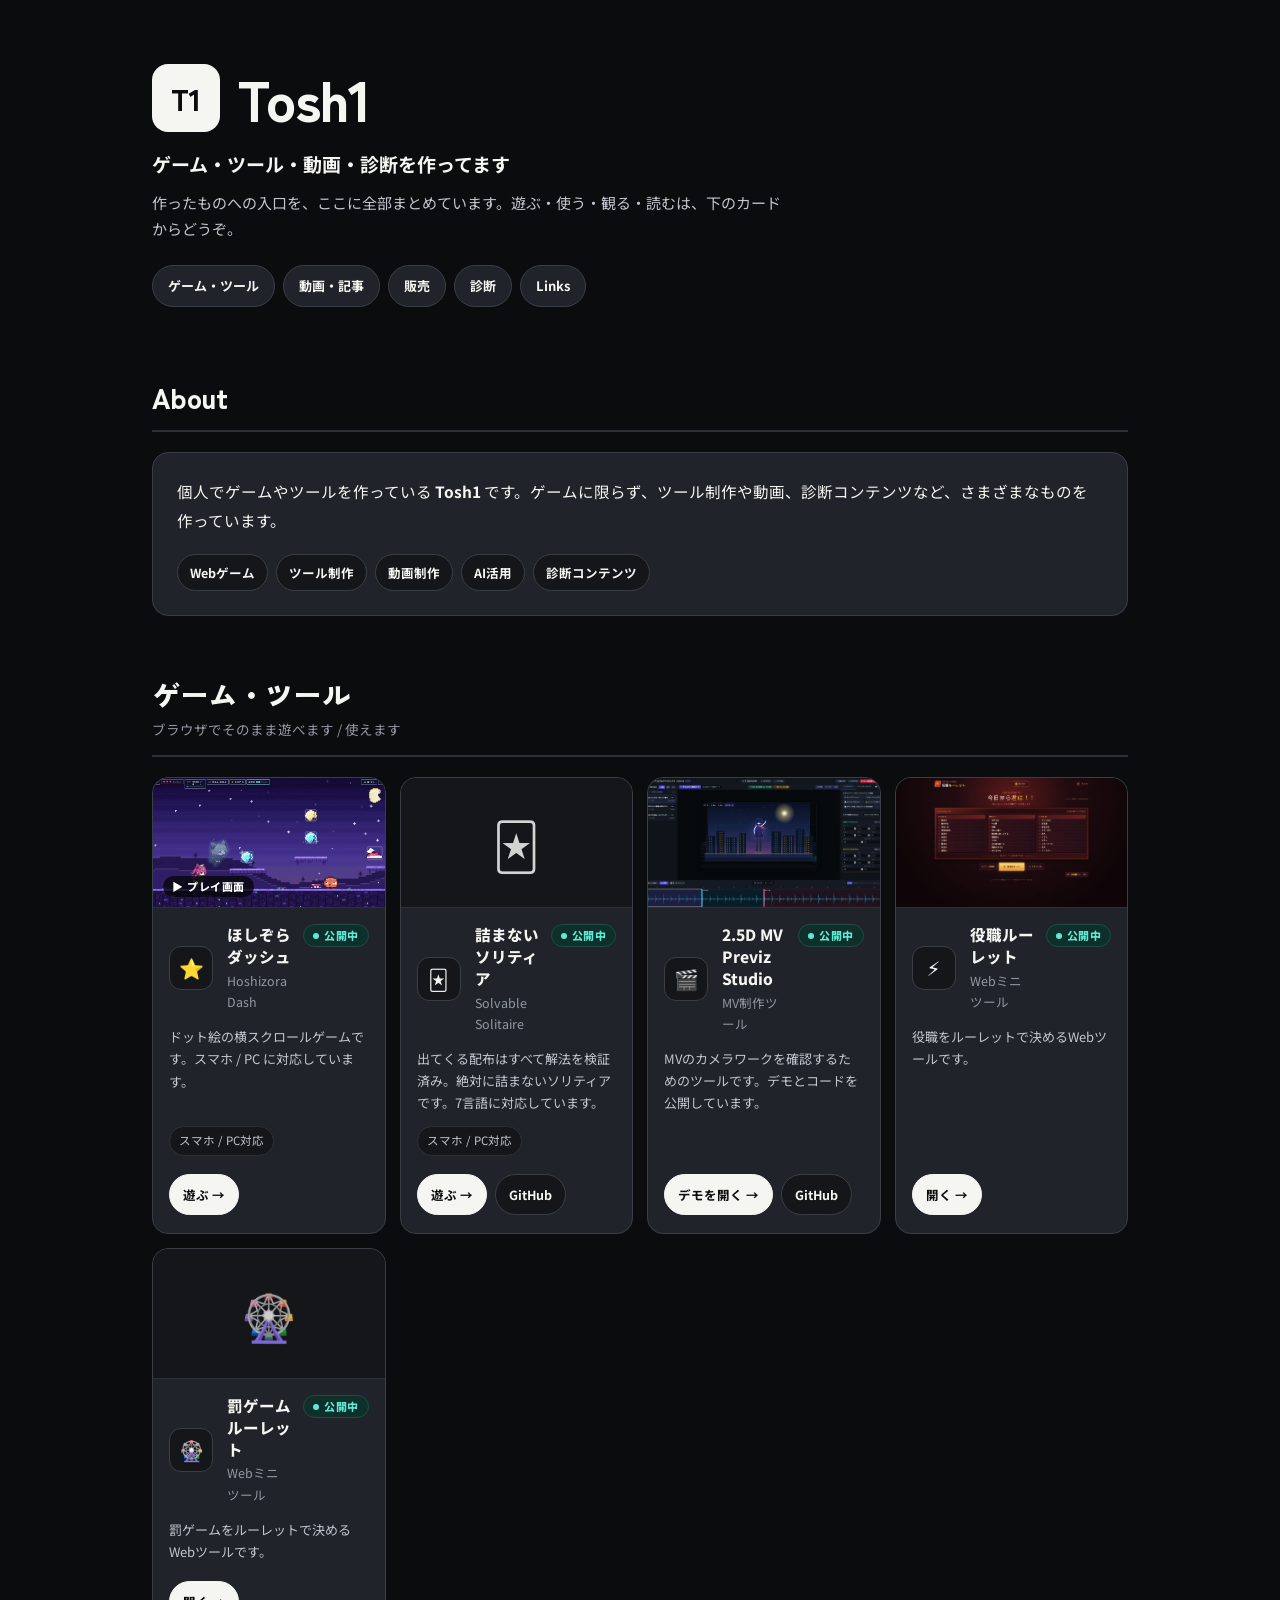
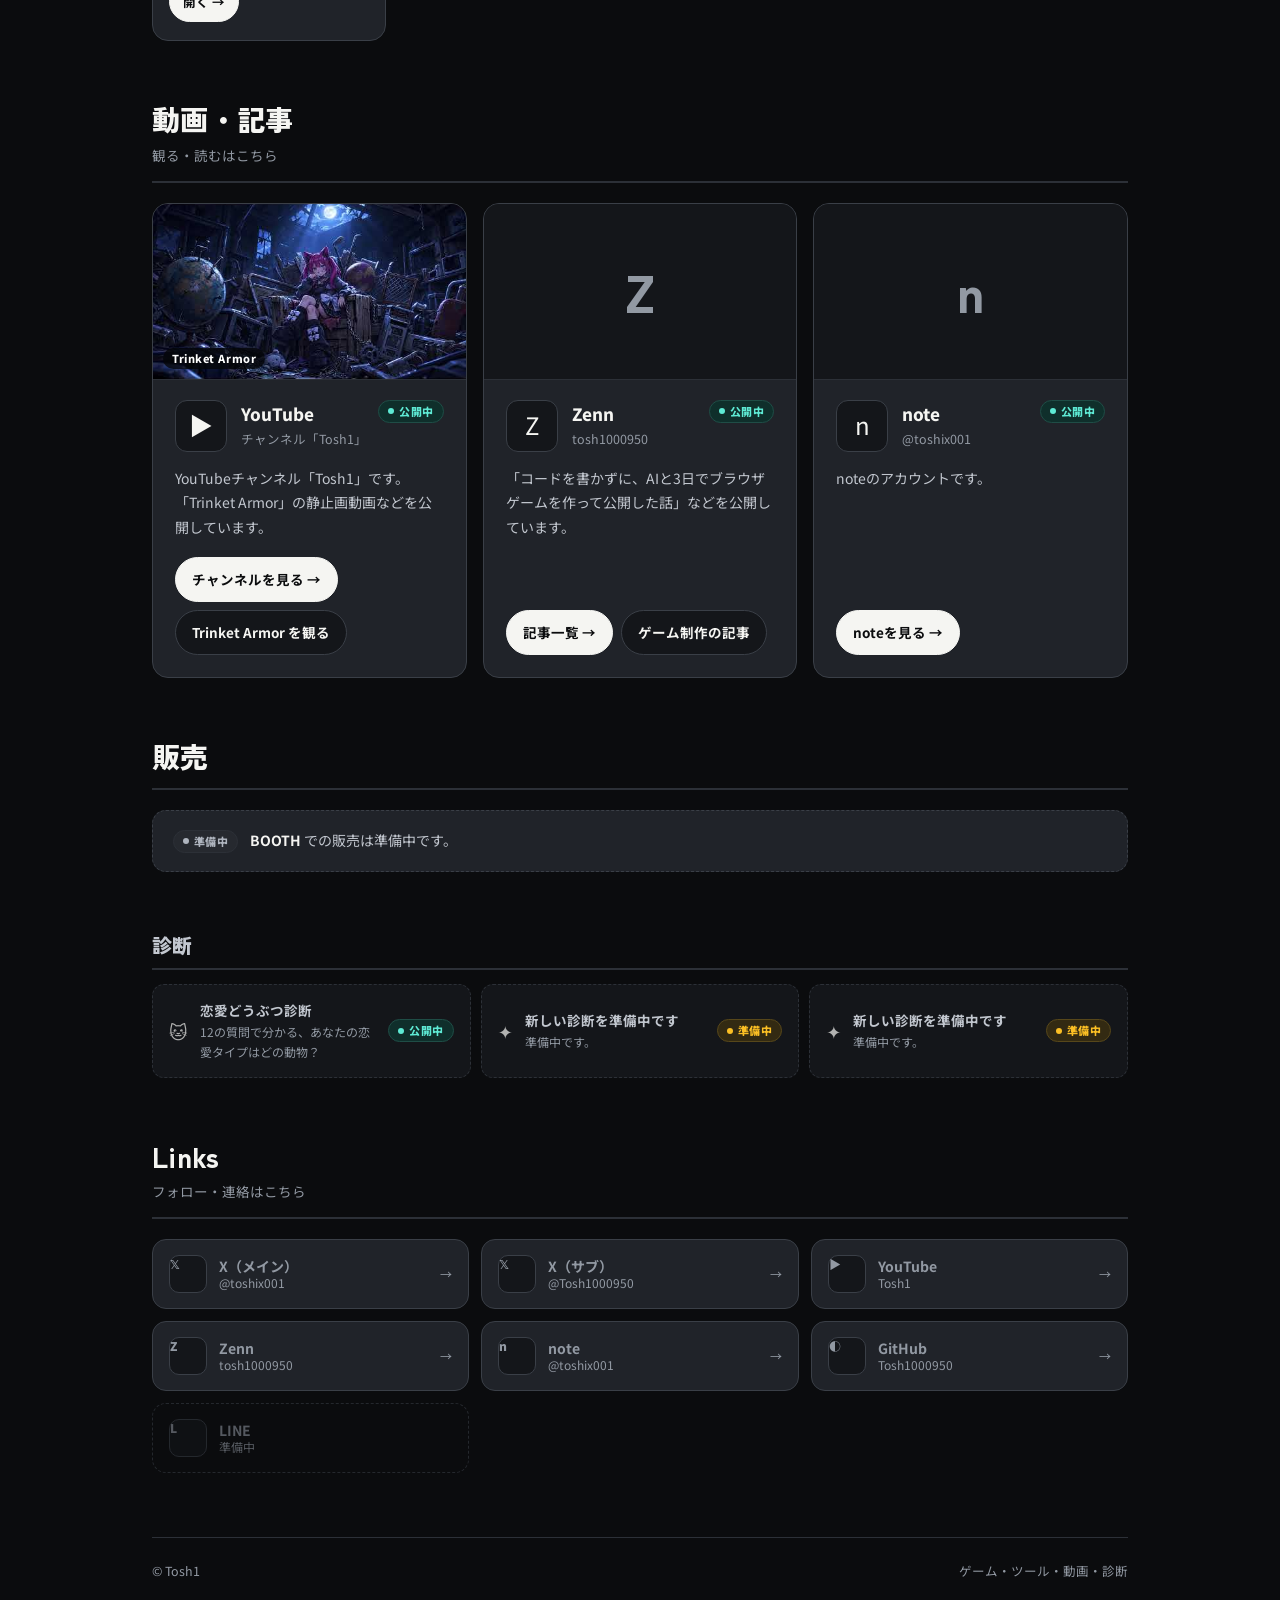
==== index.html @ 4b394cd3 "ゲーム欄に詰まないソリティアを追加" ====
<!doctype html>
<html lang="ja">
<head>
<meta charset="utf-8">
<meta name="viewport" content="width=device-width, initial-scale=1, viewport-fit=cover">
<meta name="color-scheme" content="dark">
<link rel="icon" href="data:,">
<title>Tosh1 — ゲーム・ツール・動画・診断</title>
<link rel="preconnect" href="https://fonts.googleapis.com">
<link rel="preconnect" href="https://fonts.gstatic.com" crossorigin>
<link href="https://fonts.googleapis.com/css2?family=Noto+Sans+JP:wght@400;500;700;900&family=Zen+Kaku+Gothic+New:wght@500;700;900&display=swap" rel="stylesheet">
<style>
  button,[role="button"],select,summary,input:not([type="checkbox"],[type="radio"]){min-height:2rem}
  *{box-sizing:border-box}
  :root{
    color-scheme:dark;
    --bg:#0b0c0e;
    --bg-soft:#14161a;
    --card:#202329;
    --card-hover:#262a31;
    --card-border:#3a3f47;
    --card-border-soft:#2c3037;
    --text:#f5f5f2;
    --muted:#c2c7cf;
    --muted2:#9299a3;
    --accent:#2dd4bf;
    --accent-bg:#0f2f2b;
    --accent-text:#5eead4;
    --amber-bg:#332a12;
    --amber-text:#fbbf24;
    --gray-bg:#26292f;
    --gray-text:#aeb4be;
    --radius:16px;
  }
  html{scroll-behavior:smooth}
  body{margin:0;background:var(--bg);color:var(--text);font-family:"Noto Sans JP",system-ui,-apple-system,"Hiragino Kaku Gothic ProN",sans-serif;line-height:1.7;-webkit-font-smoothing:antialiased}
  a{color:inherit}
  .wrap{max-width:1020px;margin:0 auto;padding:0 22px 72px}

  /* HERO */
  .hero{padding:64px 0 12px}
  .hero-top{display:flex;align-items:center;gap:18px;flex-wrap:wrap}
  .avatar{width:68px;height:68px;border-radius:16px;background:#f5f5f2;color:#0b0c0e;display:grid;place-items:center;font-family:"Zen Kaku Gothic New",sans-serif;font-weight:900;font-size:30px;flex-shrink:0}
  .hero h1{font-family:"Zen Kaku Gothic New",sans-serif;font-size:56px;line-height:1;font-weight:900;letter-spacing:-.02em;margin:0}
  .hero-sub{font-size:19px;font-weight:700;margin:16px 0 0}
  .hero-desc{color:var(--muted);font-size:15px;margin:10px 0 0;max-width:640px}
  .hero-nav{display:flex;flex-wrap:wrap;gap:8px;margin-top:24px}
  .hero-nav a{text-decoration:none;font-size:13px;font-weight:700;padding:9px 15px;border:1px solid var(--card-border);border-radius:999px;background:var(--card);min-height:40px;display:inline-flex;align-items:center}
  .hero-nav a:hover{border-color:var(--accent);color:var(--accent-text)}

  /* SECTIONS */
  section{margin-top:60px}
  .sec-head{margin-bottom:20px;padding-bottom:14px;border-bottom:2px solid var(--card-border-soft)}
  .sec-head h2{font-family:"Zen Kaku Gothic New",sans-serif;font-size:28px;font-weight:900;margin:0;line-height:1.3;letter-spacing:.01em}
  .sec-head p{margin:6px 0 0;color:var(--muted2);font-size:13.5px}
  .sec-head.small{margin-bottom:14px;padding-bottom:10px}
  .sec-head.small h2{font-size:20px;color:var(--muted)}
  @media(max-width:560px){
    .hero{padding-top:40px}
    .hero h1{font-size:44px}
    .hero-sub{font-size:16.5px}
    section{margin-top:48px}
    .sec-head h2{font-size:24px}
  }

  /* ABOUT */
  .about{background:var(--card);border:1px solid var(--card-border);border-radius:var(--radius);padding:24px}
  .about p{margin:0;font-size:15.5px;line-height:1.9}
  .tags{display:flex;flex-wrap:wrap;gap:8px;margin-top:18px}
  .tag{font-size:12.5px;font-weight:700;background:var(--bg-soft);border:1px solid var(--card-border);padding:7px 12px;border-radius:999px}

  /* BADGES */
  .badge{display:inline-flex;align-items:center;gap:5px;font-size:11px;font-weight:800;letter-spacing:.04em;padding:5px 9px;border-radius:999px;line-height:1;white-space:nowrap;flex-shrink:0}
  .badge::before{content:"";width:6px;height:6px;border-radius:50%;background:currentColor}
  .badge-live{background:var(--accent-bg);color:var(--accent-text);border:1px solid #1f4d46}
  .badge-soon{background:var(--gray-bg);color:var(--gray-text);border:1px solid var(--card-border-soft)}
  .badge-prep{background:var(--amber-bg);color:var(--amber-text);border:1px solid #57471a}

  /* GRID CARDS — simple: icon + name + badge + 1-line desc + link */
  /* ゲーム・ツールの列数は --works-cols で変更する。
     6列以上に増やす時は、.wrap の max-width も一緒に広げる（目安: 6列→1440px / 8列→1880px） */
  :root{--works-cols:4}
  .grid{display:grid;grid-template-columns:repeat(var(--works-cols),1fr);gap:14px}
  .grid-3{display:grid;grid-template-columns:repeat(3,1fr);gap:16px}
  @media(max-width:1080px){.grid{grid-template-columns:repeat(3,1fr)}}
  @media(max-width:820px){.grid{grid-template-columns:repeat(2,1fr)}}
  @media(max-width:760px){.grid-3{grid-template-columns:1fr}}
  @media(max-width:520px){.grid{grid-template-columns:1fr}}
  @media(min-width:1081px){
    .grid .card-body{padding:16px 16px 18px}
    .grid .card h3{font-size:15.5px}
    .grid .card-desc{font-size:13px;line-height:1.7}
    .grid .icon{width:44px;height:44px;font-size:20px}
    .grid .btn{padding:9px 13px;font-size:12.5px;min-height:38px}
  }
  .card{background:var(--card);border:1px solid var(--card-border);border-radius:var(--radius);padding:0;overflow:hidden;display:flex;flex-direction:column}
  .card:hover{background:var(--card-hover)}
  .card-body{padding:20px 22px 22px;display:flex;flex-direction:column;flex:1}
  .card-media{aspect-ratio:16/9;background:#0e0f12;border-bottom:1px solid var(--card-border-soft);overflow:hidden;flex-shrink:0;position:relative}
  .card-media img,.card-media video{width:100%;height:100%;object-fit:cover;object-position:center;display:block}
  .card-media--ph{display:grid;place-items:center;background:var(--bg-soft)}
  .card-media--ph .ph-mark{font-family:"Zen Kaku Gothic New",sans-serif;font-weight:900;font-size:52px;line-height:1;color:var(--muted2)}
  .card-media--ph .ph-emoji{font-size:46px;line-height:1;opacity:.85}
  .media-tag{position:absolute;left:10px;bottom:10px;font-size:11px;font-weight:800;letter-spacing:.05em;background:rgba(5,6,8,.78);color:#fff;padding:5px 9px;border-radius:999px;line-height:1}
  .card-head-row{display:flex;align-items:flex-start;justify-content:space-between;gap:12px}
  .card-top{display:flex;gap:14px;align-items:center;min-width:0}
  .icon{width:52px;height:52px;border-radius:12px;display:grid;place-items:center;flex-shrink:0;font-size:24px;background:var(--bg-soft);border:1px solid var(--card-border)}
  .card h3{margin:0;font-size:17px;font-weight:800;line-height:1.4}
  .card .sub{color:var(--muted2);font-size:12.5px;margin-top:2px}
  .card-desc{color:var(--muted);font-size:14px;line-height:1.75;margin:14px 0 0;flex:1}
  .card-meta{display:flex;flex-wrap:wrap;gap:6px;margin-top:12px}
  .meta{font-size:11.5px;color:var(--muted);background:var(--bg-soft);padding:4px 9px;border-radius:999px;border:1px solid var(--card-border-soft)}
  .card-actions{display:flex;flex-wrap:wrap;gap:8px;margin-top:18px}
  .btn{display:inline-flex;align-items:center;gap:6px;text-decoration:none;font-weight:700;font-size:13.5px;padding:10px 16px;border-radius:999px;min-height:42px;border:1px solid var(--card-border);background:var(--bg-soft)}
  .btn-primary{background:#f5f5f2;color:#0b0c0e;border-color:#f5f5f2}
  .btn-primary:hover{opacity:.88}
  .btn-ghost:hover{border-color:#f5f5f2}

  /* SHOP */
  .shop-bar{display:flex;align-items:center;gap:12px;flex-wrap:wrap;background:var(--card);border:1px dashed var(--card-border);border-radius:14px;padding:18px 20px;color:var(--muted);font-size:14px}
  .shop-bar strong{color:var(--text)}

  /* DIAGNOSIS — small, quiet section near the bottom */
  .diag-grid{display:grid;grid-template-columns:repeat(3,1fr);gap:10px}
  @media(max-width:720px){.diag-grid{grid-template-columns:1fr}}
  .diag-card{background:var(--bg-soft);border:1px dashed var(--card-border-soft);border-radius:12px;padding:14px 16px;display:flex;align-items:center;gap:12px}
  .diag-card .diag-icon{font-size:18px;flex-shrink:0;opacity:.7}
  .diag-card h3{margin:0;font-size:13.5px;font-weight:700;color:var(--muted)}
  .diag-card p{margin:0;color:var(--muted2);font-size:12px}
  .diag-text{min-width:0;flex:1}

  /* LINKS */
  .links-grid{display:grid;grid-template-columns:repeat(3,1fr);gap:12px}
  @media(max-width:760px){.links-grid{grid-template-columns:repeat(2,1fr)}}
  .link-item{display:flex;align-items:center;gap:12px;text-decoration:none;background:var(--card);border:1px solid var(--card-border);border-radius:14px;padding:15px 16px;min-height:58px}
  .link-item:hover{border-color:#f5f5f2}
  .link-item.disabled{opacity:.55;pointer-events:none;background:transparent;border-style:dashed}
  .link-mark{width:38px;height:38px;border-radius:10px;display:grid;place-items:center;font-weight:900;font-size:13px;flex-shrink:0;background:var(--bg-soft);border:1px solid var(--card-border)}
  .link-item b{font-size:14px;display:block;line-height:1.35}
  .link-item span{font-size:12px;color:var(--muted2);display:block;line-height:1.35}
  .link-item .link-text span{color:var(--muted2)}
  .link-arrow{margin-left:auto;color:var(--muted2);font-size:16px}

  footer{margin-top:64px;padding-top:22px;border-top:1px solid var(--card-border-soft);display:flex;justify-content:space-between;flex-wrap:wrap;gap:8px;color:var(--muted2);font-size:12.5px}
</style>
</head>
<body>
<div class="wrap">

  <!-- HERO -->
  <header class="hero">
    <div class="hero-top">
      <div class="avatar" aria-hidden="true">T1</div>
      <h1>Tosh1</h1>
    </div>
    <p class="hero-sub">ゲーム・ツール・動画・診断を作ってます</p>
    <p class="hero-desc">作ったものへの入口を、ここに全部まとめています。遊ぶ・使う・観る・読むは、下のカードからどうぞ。</p>
    <nav class="hero-nav" aria-label="ページ内リンク">
      <a href="#works">ゲーム・ツール</a>
      <a href="#media">動画・記事</a>
      <a href="#shop">販売</a>
      <a href="#shindan">診断</a>
      <a href="#links">Links</a>
    </nav>
  </header>

  <!-- ABOUT -->
  <section aria-labelledby="about-h">
    <div class="sec-head"><h2 id="about-h">About</h2></div>
    <div class="about">
      <p>個人でゲームやツールを作っている <strong>Tosh1</strong> です。ゲームに限らず、ツール制作や動画、診断コンテンツなど、さまざまなものを作っています。</p>
      <div class="tags">
        <span class="tag">Webゲーム</span>
        <span class="tag">ツール制作</span>
        <span class="tag">動画制作</span>
        <span class="tag">AI活用</span>
        <span class="tag">診断コンテンツ</span>
      </div>
    </div>
  </section>

  <!-- WORKS -->
  <section id="works" aria-labelledby="works-h">
    <div class="sec-head">
      <h2 id="works-h">ゲーム・ツール</h2>
      <p>ブラウザでそのまま遊べます / 使えます</p>
    </div>
    <div class="grid">
      <article class="card">
        <div class="card-media">
          <video muted loop playsinline autoplay preload="auto" poster="assets/hoshizora_poster.jpg" src="assets/hoshizora_loop.mp4" aria-label="ほしぞらダッシュのゲーム画面のループ動画"></video>
          <span class="media-tag">▶ プレイ画面</span>
        </div>
        <div class="card-body">
          <div class="card-head-row">
            <div class="card-top">
              <div class="icon" aria-hidden="true">⭐</div>
              <div>
                <h3>ほしぞらダッシュ</h3>
                <div class="sub">Hoshizora Dash</div>
              </div>
            </div>
            <span class="badge badge-live">公開中</span>
          </div>
          <p class="card-desc">ドット絵の横スクロールゲームです。スマホ / PC に対応しています。</p>
          <div class="card-meta"><span class="meta">スマホ / PC対応</span></div>
          <div class="card-actions">
            <a class="btn btn-primary" href="https://tosh1000950.github.io/hoshizora-dash/" target="_blank" rel="noopener">遊ぶ →</a>
          </div>
        </div>
      </article>

      <article class="card">
        <div class="card-media card-media--ph" aria-hidden="true">
          <span class="ph-emoji">🃏</span>
        </div>
        <div class="card-body">
          <div class="card-head-row">
            <div class="card-top">
              <div class="icon" aria-hidden="true">🃏</div>
              <div>
                <h3>詰まないソリティア</h3>
                <div class="sub">Solvable Solitaire</div>
              </div>
            </div>
            <span class="badge badge-live">公開中</span>
          </div>
          <p class="card-desc">出てくる配布はすべて解法を検証済み。絶対に詰まないソリティアです。7言語に対応しています。</p>
          <div class="card-meta"><span class="meta">スマホ / PC対応</span></div>
          <div class="card-actions">
            <a class="btn btn-primary" href="https://tosh1000950.github.io/solvable-solitaire/" target="_blank" rel="noopener">遊ぶ →</a>
            <a class="btn btn-ghost" href="https://github.com/Tosh1000950/solvable-solitaire" target="_blank" rel="noopener">GitHub</a>
          </div>
        </div>
      </article>

      <article class="card">
        <div class="card-media">
          <img src="assets/previz_screen.jpg" alt="2.5D MV Previz Studio の編集画面。3Dカメラと波形タイムラインが並んでいる" loading="lazy" width="1100" height="572">
        </div>
        <div class="card-body">
          <div class="card-head-row">
            <div class="card-top">
              <div class="icon" aria-hidden="true">🎬</div>
              <div>
                <h3>2.5D MV Previz Studio</h3>
                <div class="sub">MV制作ツール</div>
              </div>
            </div>
            <span class="badge badge-live">公開中</span>
          </div>
          <p class="card-desc">MVのカメラワークを確認するためのツールです。デモとコードを公開しています。</p>
          <div class="card-actions">
            <a class="btn btn-primary" href="https://tosh1000950.github.io/mv-previz-studio/" target="_blank" rel="noopener">デモを開く →</a>
            <a class="btn btn-ghost" href="https://github.com/Tosh1000950/mv-previz-studio" target="_blank" rel="noopener">GitHub</a>
          </div>
        </div>
      </article>

      <article class="card">
        <div class="card-media">
          <img src="assets/yakushoku_screen.jpg" alt="役職ルーレットの画面。3列の役職ワード一覧と抽選スタートボタン" loading="lazy" width="1100" height="572">
        </div>
        <div class="card-body">
          <div class="card-head-row">
            <div class="card-top">
              <div class="icon" aria-hidden="true">⚡</div>
              <div>
                <h3>役職ルーレット</h3>
                <div class="sub">Webミニツール</div>
              </div>
            </div>
            <span class="badge badge-live">公開中</span>
          </div>
          <p class="card-desc">役職をルーレットで決めるWebツールです。</p>
          <div class="card-actions">
            <a class="btn btn-primary" href="https://yakusyoku-gacha.vercel.app" target="_blank" rel="noopener">開く →</a>
          </div>
        </div>
      </article>

      <article class="card">
        <div class="card-media card-media--ph" aria-hidden="true">
          <span class="ph-emoji">🎡</span>
        </div>
        <div class="card-body">
          <div class="card-head-row">
            <div class="card-top">
              <div class="icon" aria-hidden="true">🎡</div>
              <div>
                <h3>罰ゲームルーレット</h3>
                <div class="sub">Webミニツール</div>
              </div>
            </div>
            <span class="badge badge-live">公開中</span>
          </div>
          <p class="card-desc">罰ゲームをルーレットで決めるWebツールです。</p>
          <div class="card-actions">
            <a class="btn btn-primary" href="https://batsu-game-tool.vercel.app" target="_blank" rel="noopener">開く →</a>
          </div>
        </div>
      </article>
    </div>
  </section>

  <!-- MEDIA -->
  <section id="media" aria-labelledby="media-h">
    <div class="sec-head">
      <h2 id="media-h">動画・記事</h2>
      <p>観る・読むはこちら</p>
    </div>
    <div class="grid-3">
      <article class="card">
        <div class="card-media">
          <img src="assets/trinket_armor_thumb.jpg" alt="YouTube動画「Trinket Armor」のサムネイル。月明かりの部屋で椅子に座るキャラクターのイラスト" loading="lazy" width="480" height="360">
          <span class="media-tag">Trinket Armor</span>
        </div>
        <div class="card-body">
          <div class="card-head-row">
            <div class="card-top">
              <div class="icon" aria-hidden="true">▶</div>
              <div>
                <h3>YouTube</h3>
                <div class="sub">チャンネル「Tosh1」</div>
              </div>
            </div>
            <span class="badge badge-live">公開中</span>
          </div>
          <p class="card-desc">YouTubeチャンネル「Tosh1」です。「Trinket Armor」の静止画動画などを公開しています。</p>
          <div class="card-actions">
            <a class="btn btn-primary" href="https://www.youtube.com/@Tosh1Official" target="_blank" rel="noopener">チャンネルを見る →</a>
            <a class="btn btn-ghost" href="https://www.youtube.com/watch?v=w-KaLKJKGX8" target="_blank" rel="noopener">Trinket Armor を観る</a>
          </div>
        </div>
      </article>

      <article class="card">
        <div class="card-media card-media--ph" aria-hidden="true">
          <span class="ph-mark">Z</span>
        </div>
        <div class="card-body">
          <div class="card-head-row">
            <div class="card-top">
              <div class="icon" aria-hidden="true">Z</div>
              <div>
                <h3>Zenn</h3>
                <div class="sub">tosh1000950</div>
              </div>
            </div>
            <span class="badge badge-live">公開中</span>
          </div>
          <p class="card-desc">「コードを書かずに、AIと3日でブラウザゲームを作って公開した話」などを公開しています。</p>
          <div class="card-actions">
            <a class="btn btn-primary" href="https://zenn.dev/tosh1000950" target="_blank" rel="noopener">記事一覧 →</a>
            <a class="btn btn-ghost" href="https://zenn.dev/tosh1000950/articles/4cdef577c46451" target="_blank" rel="noopener">ゲーム制作の記事</a>
          </div>
        </div>
      </article>

      <article class="card">
        <div class="card-media card-media--ph" aria-hidden="true">
          <span class="ph-mark">n</span>
        </div>
        <div class="card-body">
          <div class="card-head-row">
            <div class="card-top">
              <div class="icon" aria-hidden="true">n</div>
              <div>
                <h3>note</h3>
                <div class="sub">@toshix001</div>
              </div>
            </div>
            <span class="badge badge-live">公開中</span>
          </div>
          <p class="card-desc">noteのアカウントです。</p>
          <div class="card-actions">
            <a class="btn btn-primary" href="https://note.com/toshix001" target="_blank" rel="noopener">noteを見る →</a>
          </div>
        </div>
      </article>
    </div>
  </section>

  <!-- SHOP -->
  <section id="shop" aria-labelledby="shop-h">
    <div class="sec-head"><h2 id="shop-h">販売</h2></div>
    <div class="shop-bar">
      <span class="badge badge-soon">準備中</span>
      <span><strong>BOOTH</strong> での販売は準備中です。</span>
    </div>
  </section>

  <!-- DIAGNOSIS — small, quiet -->
  <section id="shindan" aria-labelledby="shindan-h">
    <div class="sec-head small"><h2 id="shindan-h">診断</h2></div>
    <div class="diag-grid">
      <a class="diag-card" href="shindan/animal-love/" style="text-decoration:none;">
        <span class="diag-icon" aria-hidden="true">🐱</span>
        <div class="diag-text">
          <h3>恋愛どうぶつ診断</h3>
          <p>12の質問で分かる、あなたの恋愛タイプはどの動物？</p>
        </div>
        <span class="badge badge-live">公開中</span>
      </a>
      <article class="diag-card">
        <span class="diag-icon" aria-hidden="true">✦</span>
        <div class="diag-text">
          <h3>新しい診断を準備中です</h3>
          <p>準備中です。</p>
        </div>
        <span class="badge badge-prep">準備中</span>
      </article>
      <article class="diag-card">
        <span class="diag-icon" aria-hidden="true">✦</span>
        <div class="diag-text">
          <h3>新しい診断を準備中です</h3>
          <p>準備中です。</p>
        </div>
        <span class="badge badge-prep">準備中</span>
      </article>
    </div>
  </section>

  <!-- LINKS -->
  <section id="links" aria-labelledby="links-h">
    <div class="sec-head">
      <h2 id="links-h">Links</h2>
      <p>フォロー・連絡はこちら</p>
    </div>
    <div class="links-grid">
      <a class="link-item" href="https://x.com/toshix001" target="_blank" rel="noopener">
        <span class="link-mark">𝕏</span>
        <span class="link-text"><b>X（メイン）</b><span>@toshix001</span></span>
        <span class="link-arrow">→</span>
      </a>
      <a class="link-item" href="https://x.com/Tosh1000950" target="_blank" rel="noopener">
        <span class="link-mark">𝕏</span>
        <span class="link-text"><b>X（サブ）</b><span>@Tosh1000950</span></span>
        <span class="link-arrow">→</span>
      </a>
      <a class="link-item" href="https://www.youtube.com/@Tosh1Official" target="_blank" rel="noopener">
        <span class="link-mark">▶</span>
        <span class="link-text"><b>YouTube</b><span>Tosh1</span></span>
        <span class="link-arrow">→</span>
      </a>
      <a class="link-item" href="https://zenn.dev/tosh1000950" target="_blank" rel="noopener">
        <span class="link-mark">Z</span>
        <span class="link-text"><b>Zenn</b><span>tosh1000950</span></span>
        <span class="link-arrow">→</span>
      </a>
      <a class="link-item" href="https://note.com/toshix001" target="_blank" rel="noopener">
        <span class="link-mark">n</span>
        <span class="link-text"><b>note</b><span>@toshix001</span></span>
        <span class="link-arrow">→</span>
      </a>
      <a class="link-item" href="https://github.com/Tosh1000950" target="_blank" rel="noopener">
        <span class="link-mark">◐</span>
        <span class="link-text"><b>GitHub</b><span>Tosh1000950</span></span>
        <span class="link-arrow">→</span>
      </a>
      <div class="link-item disabled" aria-disabled="true">
        <span class="link-mark">L</span>
        <span class="link-text"><b>LINE</b><span>準備中</span></span>
      </div>
    </div>
  </section>

  <footer>
    <span>© Tosh1</span>
    <span>ゲーム・ツール・動画・診断</span>
  </footer>

</div>
<script>
(function(){
  var video=document.querySelector(".js-lazy-video");
  if(!video) return;
  var reduce=window.matchMedia && window.matchMedia("(prefers-reduced-motion: reduce)").matches;
  if(reduce){ video.removeAttribute("autoplay"); return; }
  function load(){
    if(video.getAttribute("src")) return;
    var src=video.getAttribute("data-src");
    if(src){ video.setAttribute("src",src); video.load(); var p=video.play(); if(p&&p.catch){p.catch(function(){});} }
  }
  if("IntersectionObserver" in window){
    var io=new IntersectionObserver(function(entries){
      entries.forEach(function(e){ if(e.isIntersecting){ load(); io.disconnect(); } });
    },{rootMargin:"240px"});
    io.observe(video);
  }else{
    load();
  }
})();
</script>
</body>
</html>
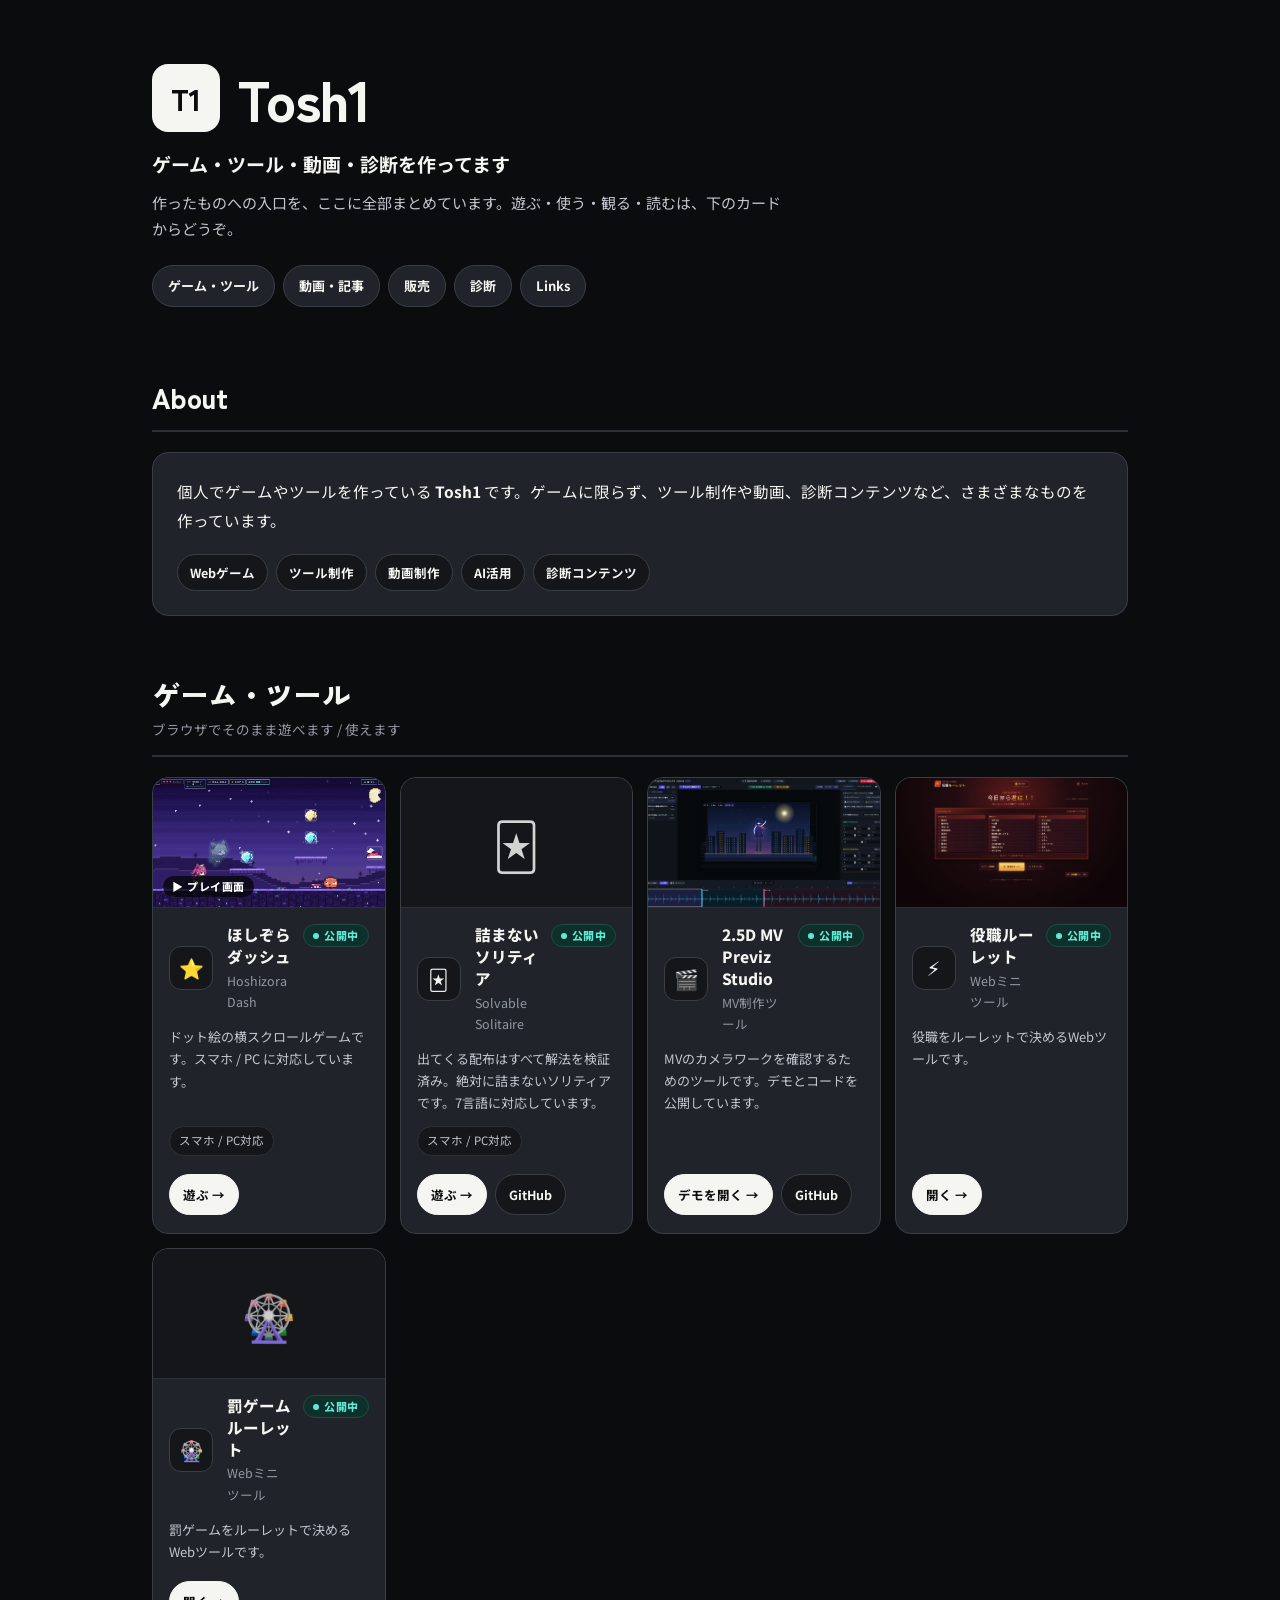
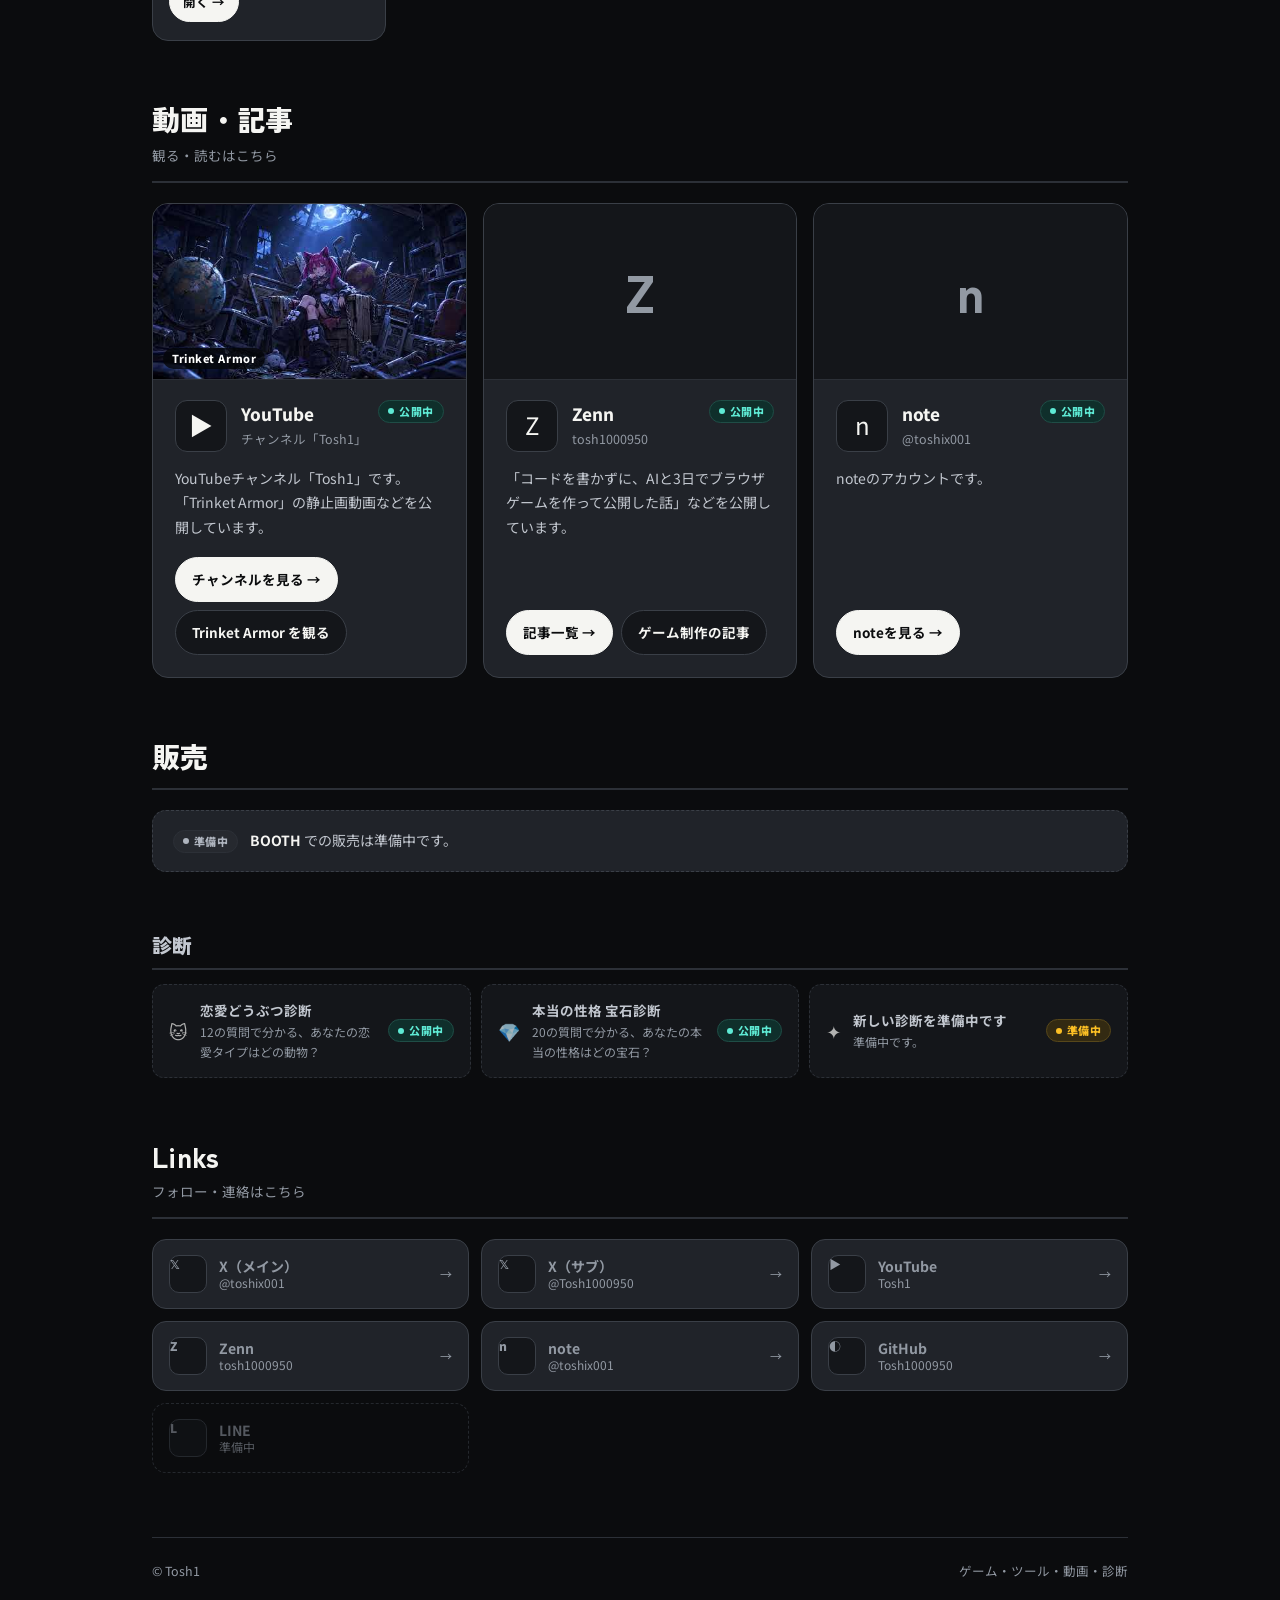
==== commit b9e42092: "宝石診断を公開" ====
--- a/index.html
+++ b/index.html
@@ -402,14 +402,14 @@
         </div>
         <span class="badge badge-live">公開中</span>
       </a>
-      <article class="diag-card">
-        <span class="diag-icon" aria-hidden="true">✦</span>
+      <a class="diag-card" href="shindan/gem-personality/" style="text-decoration:none;">
+        <span class="diag-icon" aria-hidden="true">💎</span>
         <div class="diag-text">
-          <h3>新しい診断を準備中です</h3>
-          <p>準備中です。</p>
-        </div>
-        <span class="badge badge-prep">準備中</span>
-      </article>
+          <h3>本当の性格 宝石診断</h3>
+          <p>20の質問で分かる、あなたの本当の性格はどの宝石？</p>
+        </div>
+        <span class="badge badge-live">公開中</span>
+      </a>
       <article class="diag-card">
         <span class="diag-icon" aria-hidden="true">✦</span>
         <div class="diag-text">
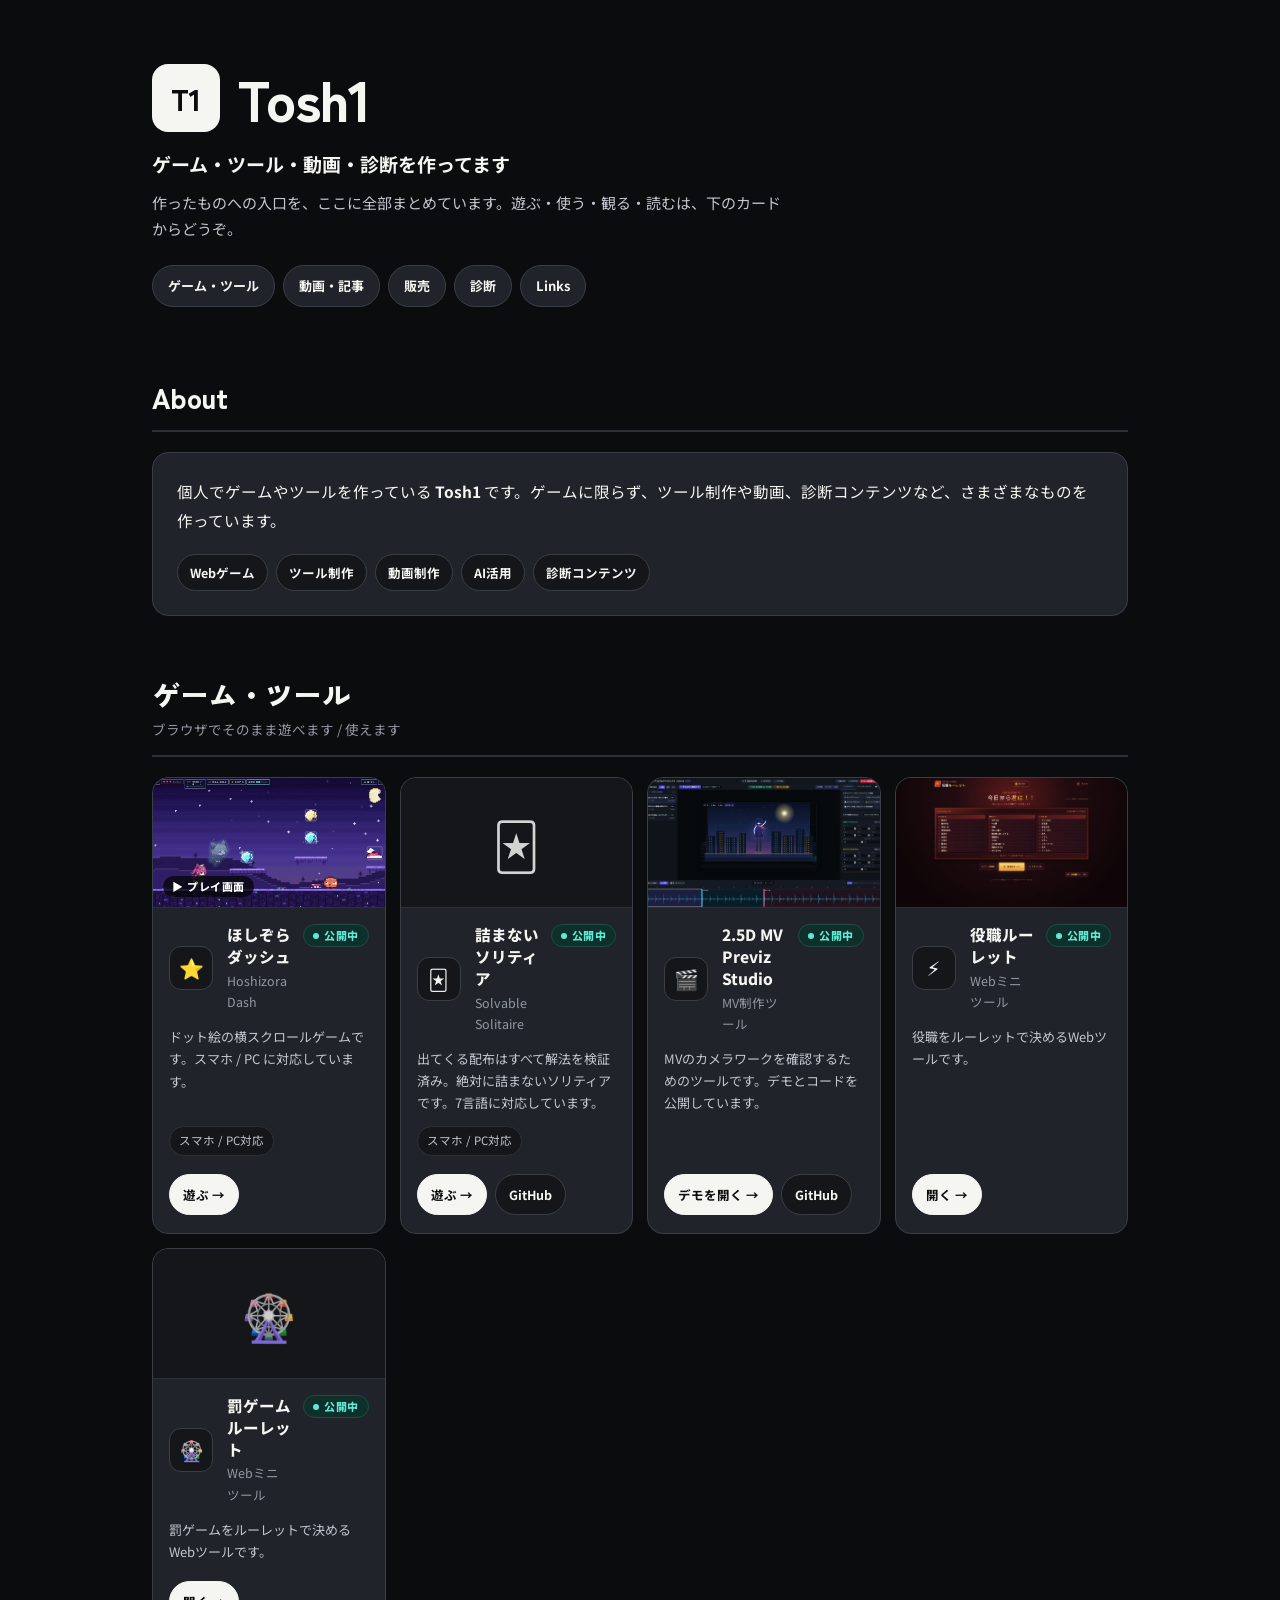
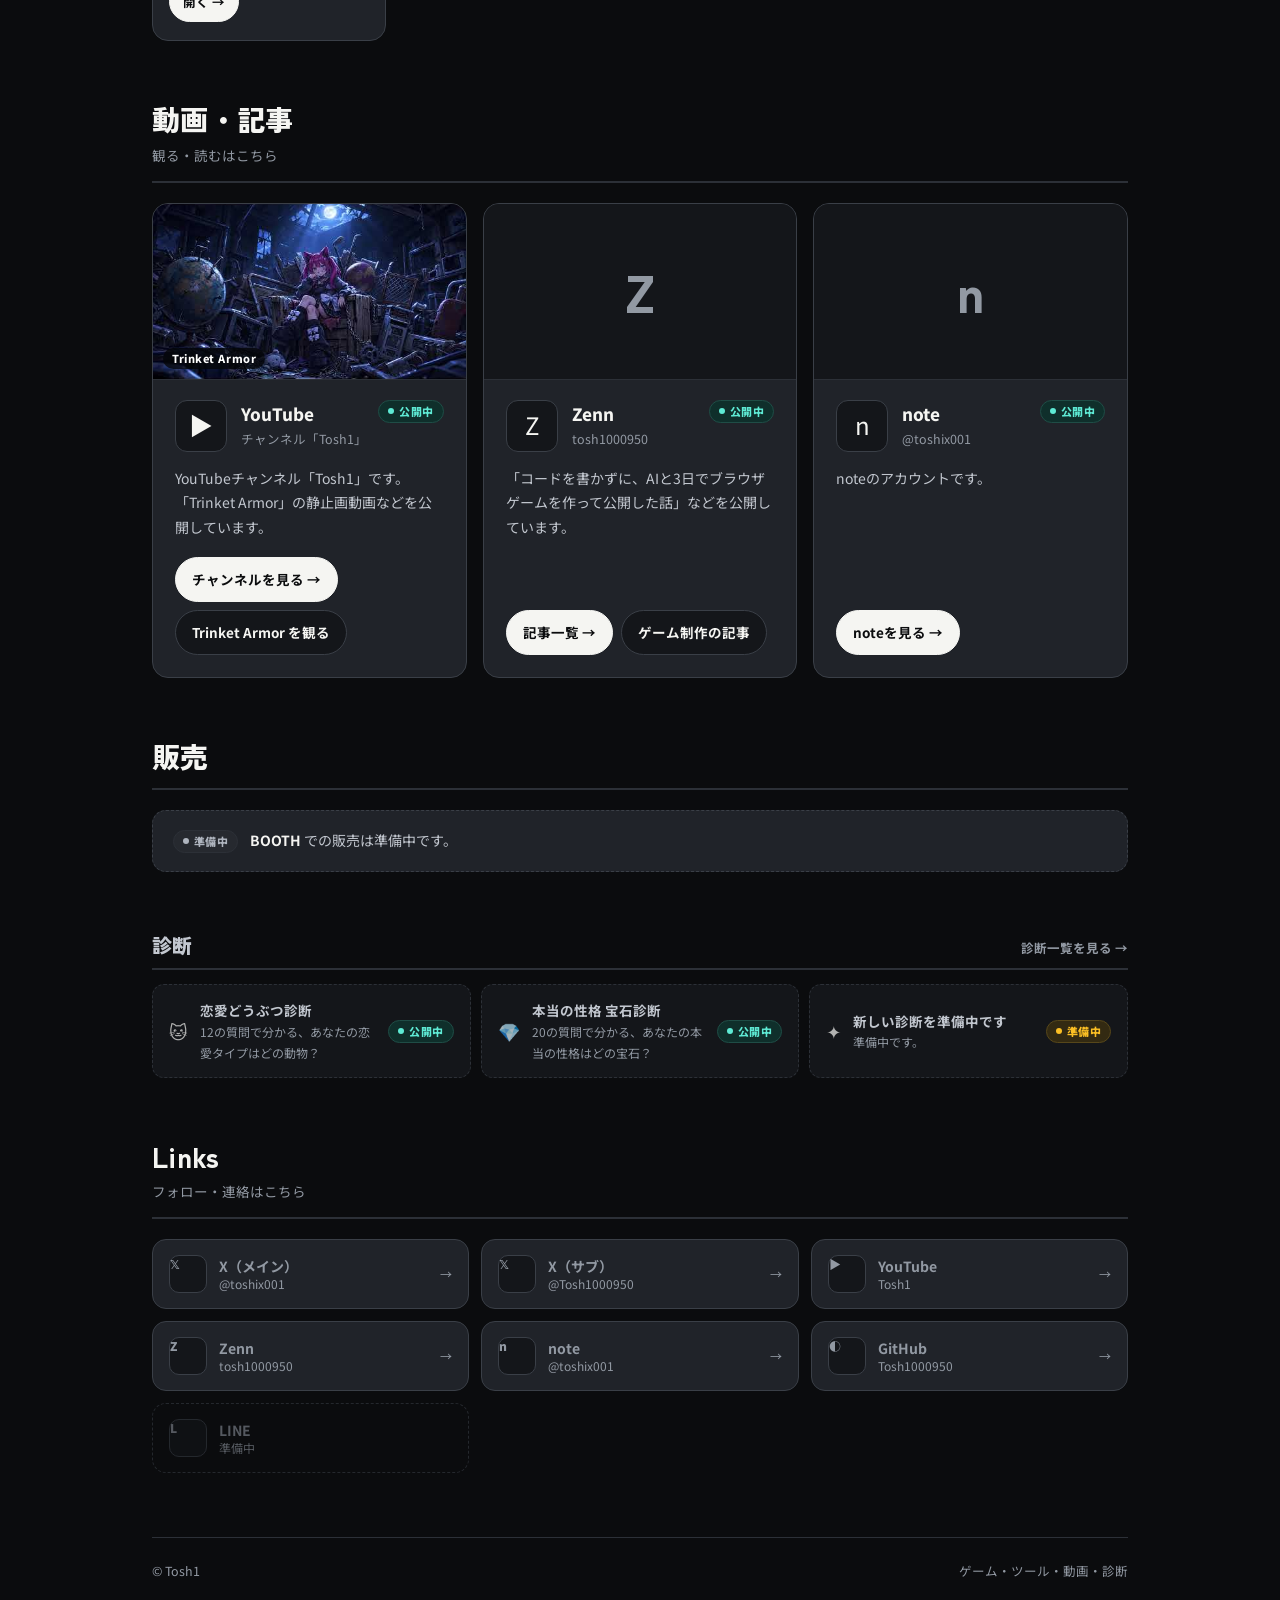
==== commit 3cb5edb6: "診断セクションに診断一覧ページへのリンクを追加" ====
--- a/index.html
+++ b/index.html
@@ -54,6 +54,9 @@
   .sec-head h2{font-family:"Zen Kaku Gothic New",sans-serif;font-size:28px;font-weight:900;margin:0;line-height:1.3;letter-spacing:.01em}
   .sec-head p{margin:6px 0 0;color:var(--muted2);font-size:13.5px}
   .sec-head.small{margin-bottom:14px;padding-bottom:10px}
+  .sec-head.with-link{display:flex;align-items:baseline;justify-content:space-between;gap:12px}
+  .sec-link{font-size:12.5px;font-weight:700;color:var(--muted2);text-decoration:none;white-space:nowrap}
+  .sec-link:hover{color:var(--accent-text)}
   .sec-head.small h2{font-size:20px;color:var(--muted)}
   @media(max-width:560px){
     .hero{padding-top:40px}
@@ -392,7 +395,7 @@
 
   <!-- DIAGNOSIS — small, quiet -->
   <section id="shindan" aria-labelledby="shindan-h">
-    <div class="sec-head small"><h2 id="shindan-h">診断</h2></div>
+    <div class="sec-head small with-link"><h2 id="shindan-h">診断</h2><a class="sec-link" href="shindan/">診断一覧を見る →</a></div>
     <div class="diag-grid">
       <a class="diag-card" href="shindan/animal-love/" style="text-decoration:none;">
         <span class="diag-icon" aria-hidden="true">🐱</span>
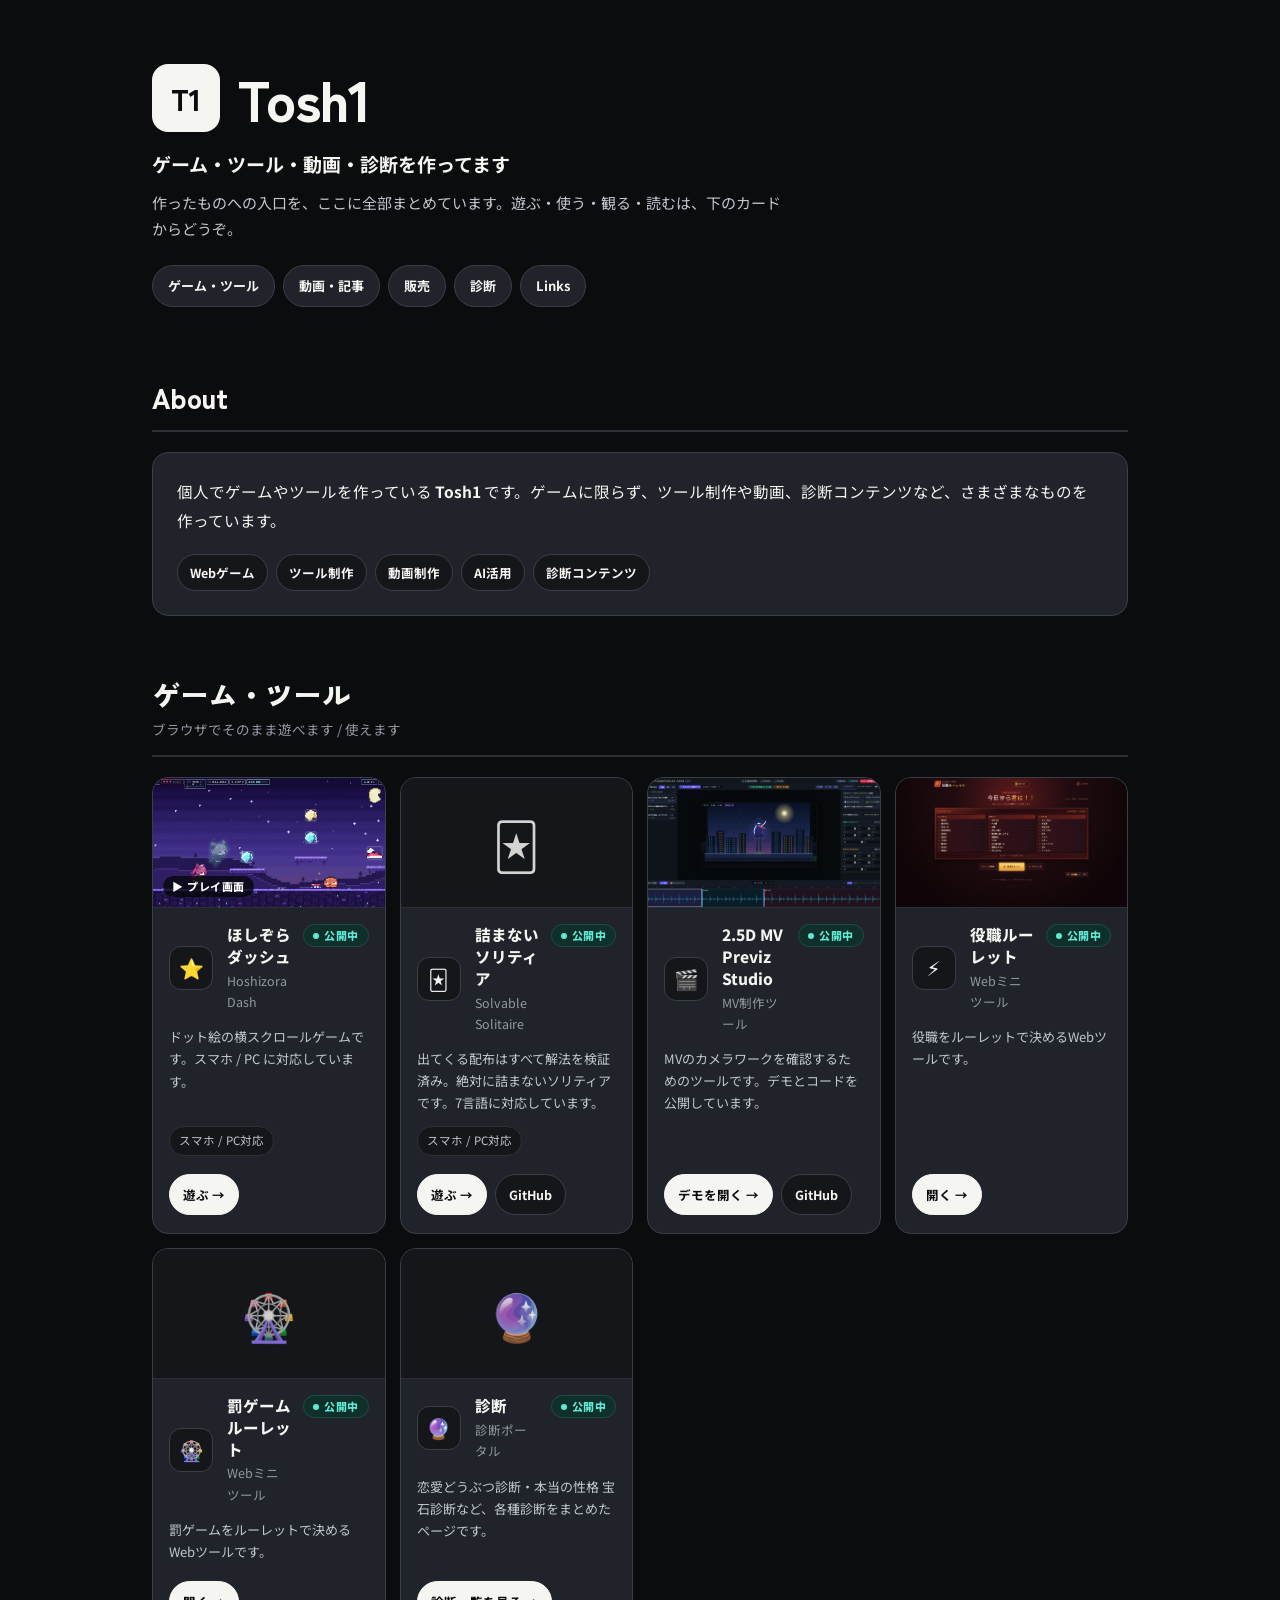
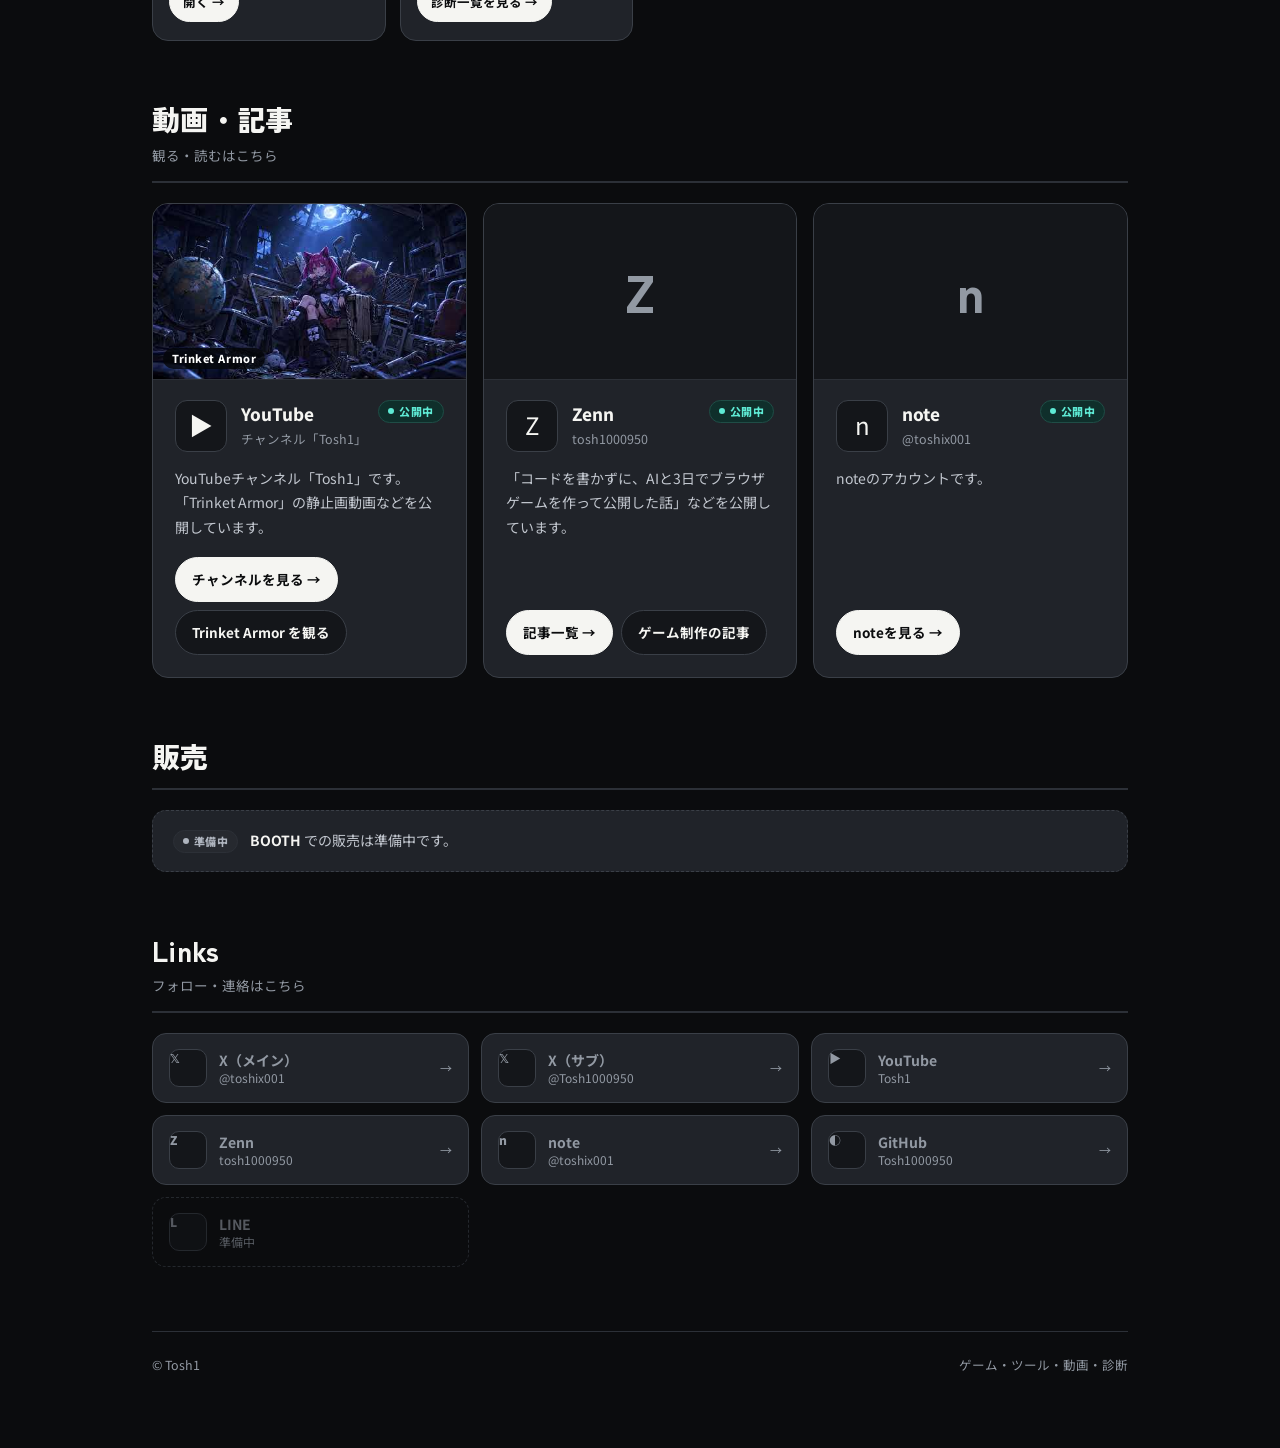
==== commit e5792c66: "Move diagnosis entry to works grid as portal card; hide bottom diagnosis section" ====
--- a/index.html
+++ b/index.html
@@ -162,7 +162,7 @@
       <a href="#works">ゲーム・ツール</a>
       <a href="#media">動画・記事</a>
       <a href="#shop">販売</a>
-      <a href="#shindan">診断</a>
+      <a href="https://tosh1000950.github.io/shindan/" target="_blank" rel="noopener">診断</a>
       <a href="#links">Links</a>
     </nav>
   </header>
@@ -303,6 +303,28 @@
           </div>
         </div>
       </article>
+
+      <article class="card">
+        <div class="card-media card-media--ph" aria-hidden="true">
+          <span class="ph-emoji">🔮</span>
+        </div>
+        <div class="card-body">
+          <div class="card-head-row">
+            <div class="card-top">
+              <div class="icon" aria-hidden="true">🔮</div>
+              <div>
+                <h3>診断</h3>
+                <div class="sub">診断ポータル</div>
+              </div>
+            </div>
+            <span class="badge badge-live">公開中</span>
+          </div>
+          <p class="card-desc">恋愛どうぶつ診断・本当の性格 宝石診断など、各種診断をまとめたページです。</p>
+          <div class="card-actions">
+            <a class="btn btn-primary" href="https://tosh1000950.github.io/shindan/" target="_blank" rel="noopener">診断一覧を見る →</a>
+          </div>
+        </div>
+      </article>
     </div>
   </section>
 
@@ -393,8 +415,9 @@
     </div>
   </section>
 
-  <!-- DIAGNOSIS — small, quiet -->
-  <section id="shindan" aria-labelledby="shindan-h">
+  <!-- DIAGNOSIS — 2026-11-18: 診断はゲーム・ツール欄のポータルカードへ移行。
+       この場所は将来ほかのものを置くために残してあるが、現在は非表示。 -->
+  <section id="shindan" aria-labelledby="shindan-h" hidden style="display:none">
     <div class="sec-head small with-link"><h2 id="shindan-h">診断</h2><a class="sec-link" href="shindan/">診断一覧を見る →</a></div>
     <div class="diag-grid">
       <a class="diag-card" href="shindan/animal-love/" style="text-decoration:none;">
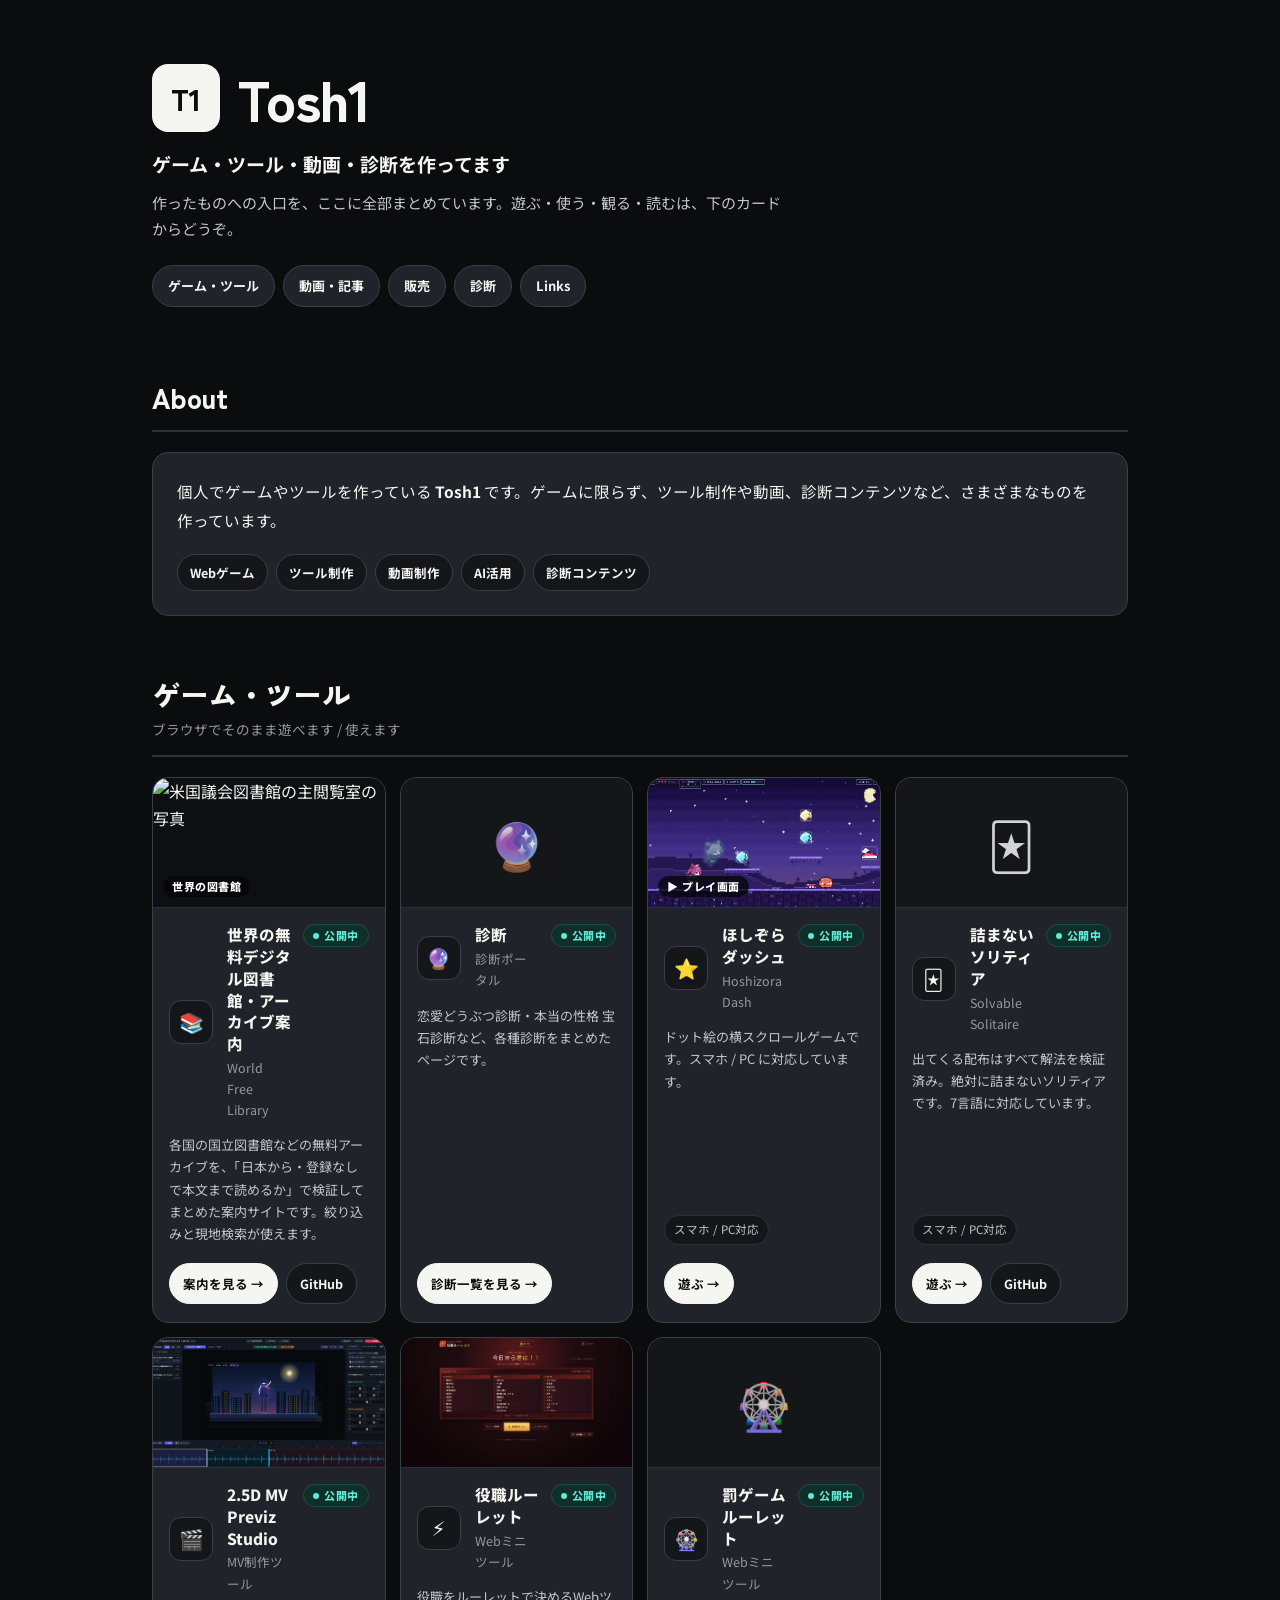
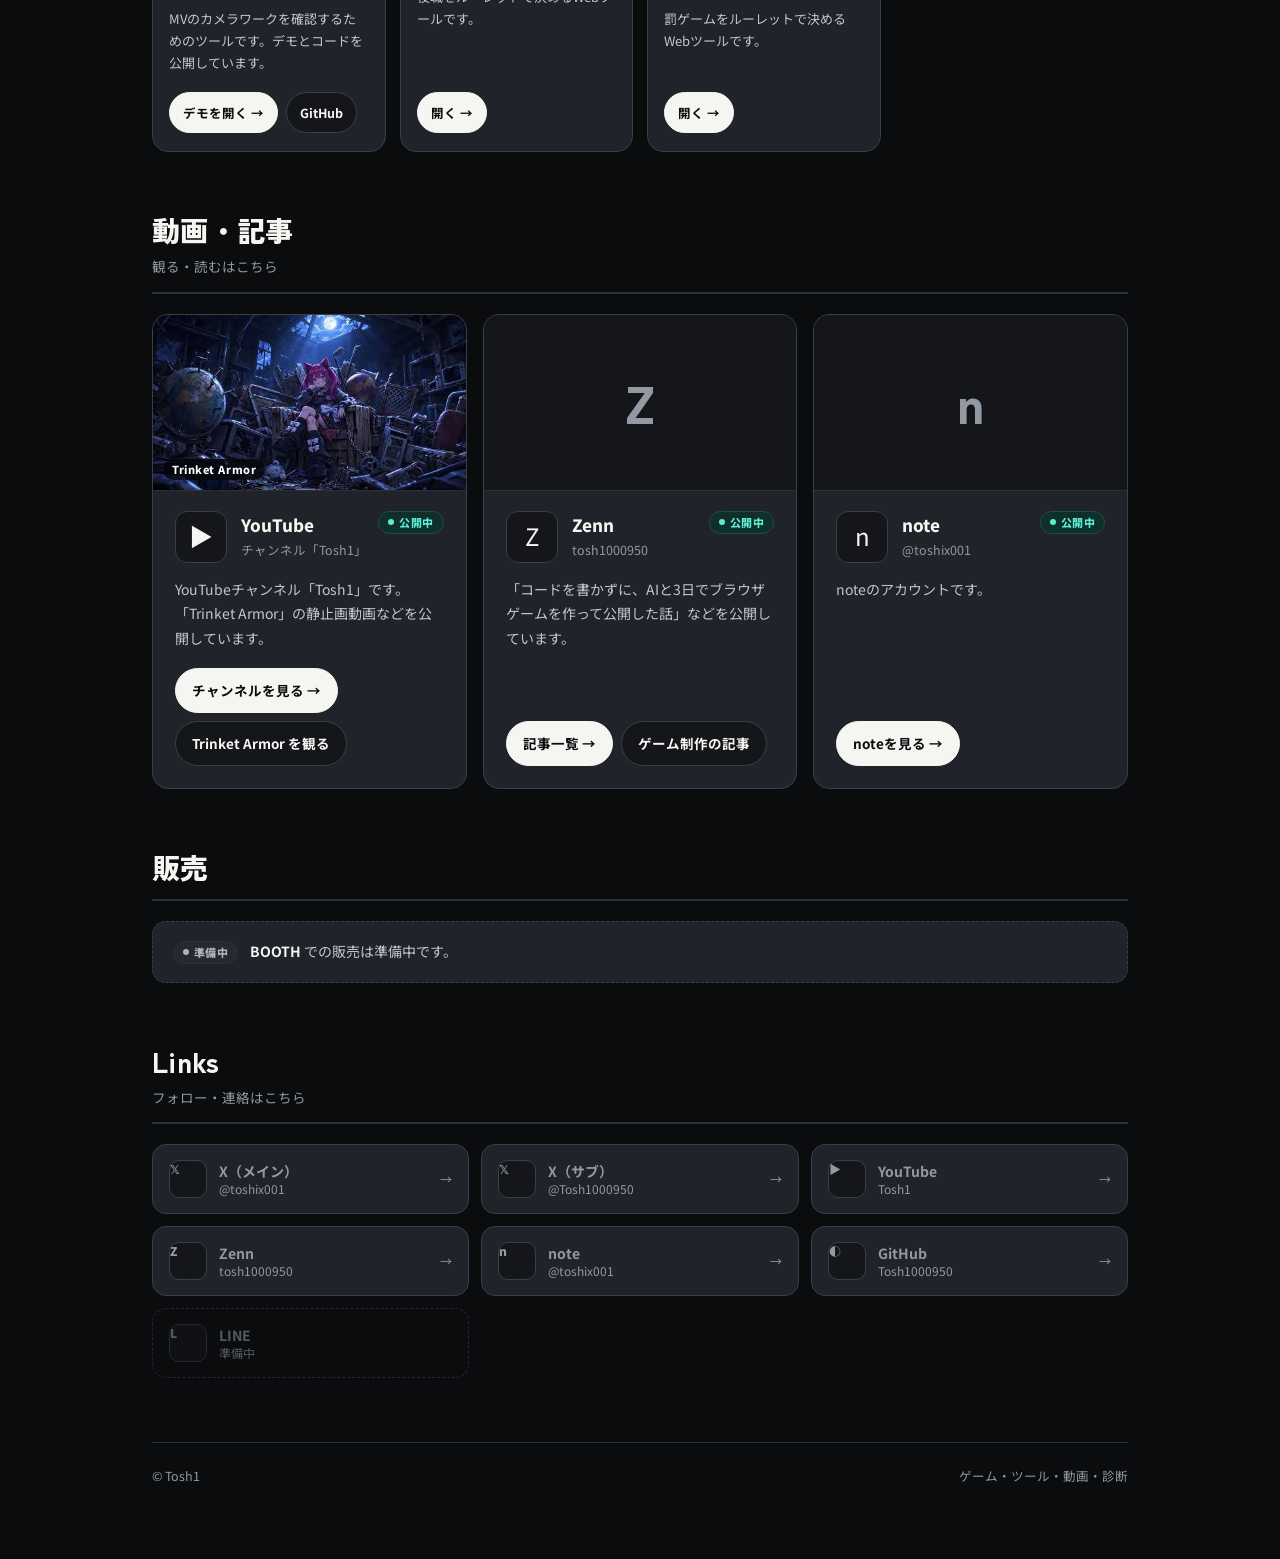
==== commit da4643db: "Add world-free-library card at top of works; reorder works cards" ====
--- a/index.html
+++ b/index.html
@@ -191,6 +191,51 @@
     <div class="grid">
       <article class="card">
         <div class="card-media">
+          <img src="assets/library_guide.jpg" alt="米国議会図書館の主閲覧室の写真" loading="lazy" width="960" height="640">
+          <span class="media-tag">世界の図書館</span>
+        </div>
+        <div class="card-body">
+          <div class="card-head-row">
+            <div class="card-top">
+              <div class="icon" aria-hidden="true">📚</div>
+              <div>
+                <h3>世界の無料デジタル図書館・アーカイブ案内</h3>
+                <div class="sub">World Free Library</div>
+              </div>
+            </div>
+            <span class="badge badge-live">公開中</span>
+          </div>
+          <p class="card-desc">各国の国立図書館などの無料アーカイブを、「日本から・登録なしで本文まで読めるか」で検証してまとめた案内サイトです。絞り込みと現地検索が使えます。</p>
+          <div class="card-actions">
+            <a class="btn btn-primary" href="https://tosh1000950.github.io/world-free-library/" target="_blank" rel="noopener">案内を見る →</a>
+            <a class="btn btn-ghost" href="https://github.com/Tosh1000950/world-free-library" target="_blank" rel="noopener">GitHub</a>
+          </div>
+        </div>
+      </article>
+
+      <article class="card">
+        <div class="card-media card-media--ph" aria-hidden="true">
+          <span class="ph-emoji">🔮</span>
+        </div>
+        <div class="card-body">
+          <div class="card-head-row">
+            <div class="card-top">
+              <div class="icon" aria-hidden="true">🔮</div>
+              <div>
+                <h3>診断</h3>
+                <div class="sub">診断ポータル</div>
+              </div>
+            </div>
+            <span class="badge badge-live">公開中</span>
+          </div>
+          <p class="card-desc">恋愛どうぶつ診断・本当の性格 宝石診断など、各種診断をまとめたページです。</p>
+          <div class="card-actions">
+            <a class="btn btn-primary" href="https://tosh1000950.github.io/shindan/" target="_blank" rel="noopener">診断一覧を見る →</a>
+          </div>
+        </div>
+      </article>
+      <article class="card">
+        <div class="card-media">
           <video muted loop playsinline autoplay preload="auto" poster="assets/hoshizora_poster.jpg" src="assets/hoshizora_loop.mp4" aria-label="ほしぞらダッシュのゲーム画面のループ動画"></video>
           <span class="media-tag">▶ プレイ画面</span>
         </div>
@@ -300,28 +345,6 @@
           <p class="card-desc">罰ゲームをルーレットで決めるWebツールです。</p>
           <div class="card-actions">
             <a class="btn btn-primary" href="https://batsu-game-tool.vercel.app" target="_blank" rel="noopener">開く →</a>
-          </div>
-        </div>
-      </article>
-
-      <article class="card">
-        <div class="card-media card-media--ph" aria-hidden="true">
-          <span class="ph-emoji">🔮</span>
-        </div>
-        <div class="card-body">
-          <div class="card-head-row">
-            <div class="card-top">
-              <div class="icon" aria-hidden="true">🔮</div>
-              <div>
-                <h3>診断</h3>
-                <div class="sub">診断ポータル</div>
-              </div>
-            </div>
-            <span class="badge badge-live">公開中</span>
-          </div>
-          <p class="card-desc">恋愛どうぶつ診断・本当の性格 宝石診断など、各種診断をまとめたページです。</p>
-          <div class="card-actions">
-            <a class="btn btn-primary" href="https://tosh1000950.github.io/shindan/" target="_blank" rel="noopener">診断一覧を見る →</a>
           </div>
         </div>
       </article>
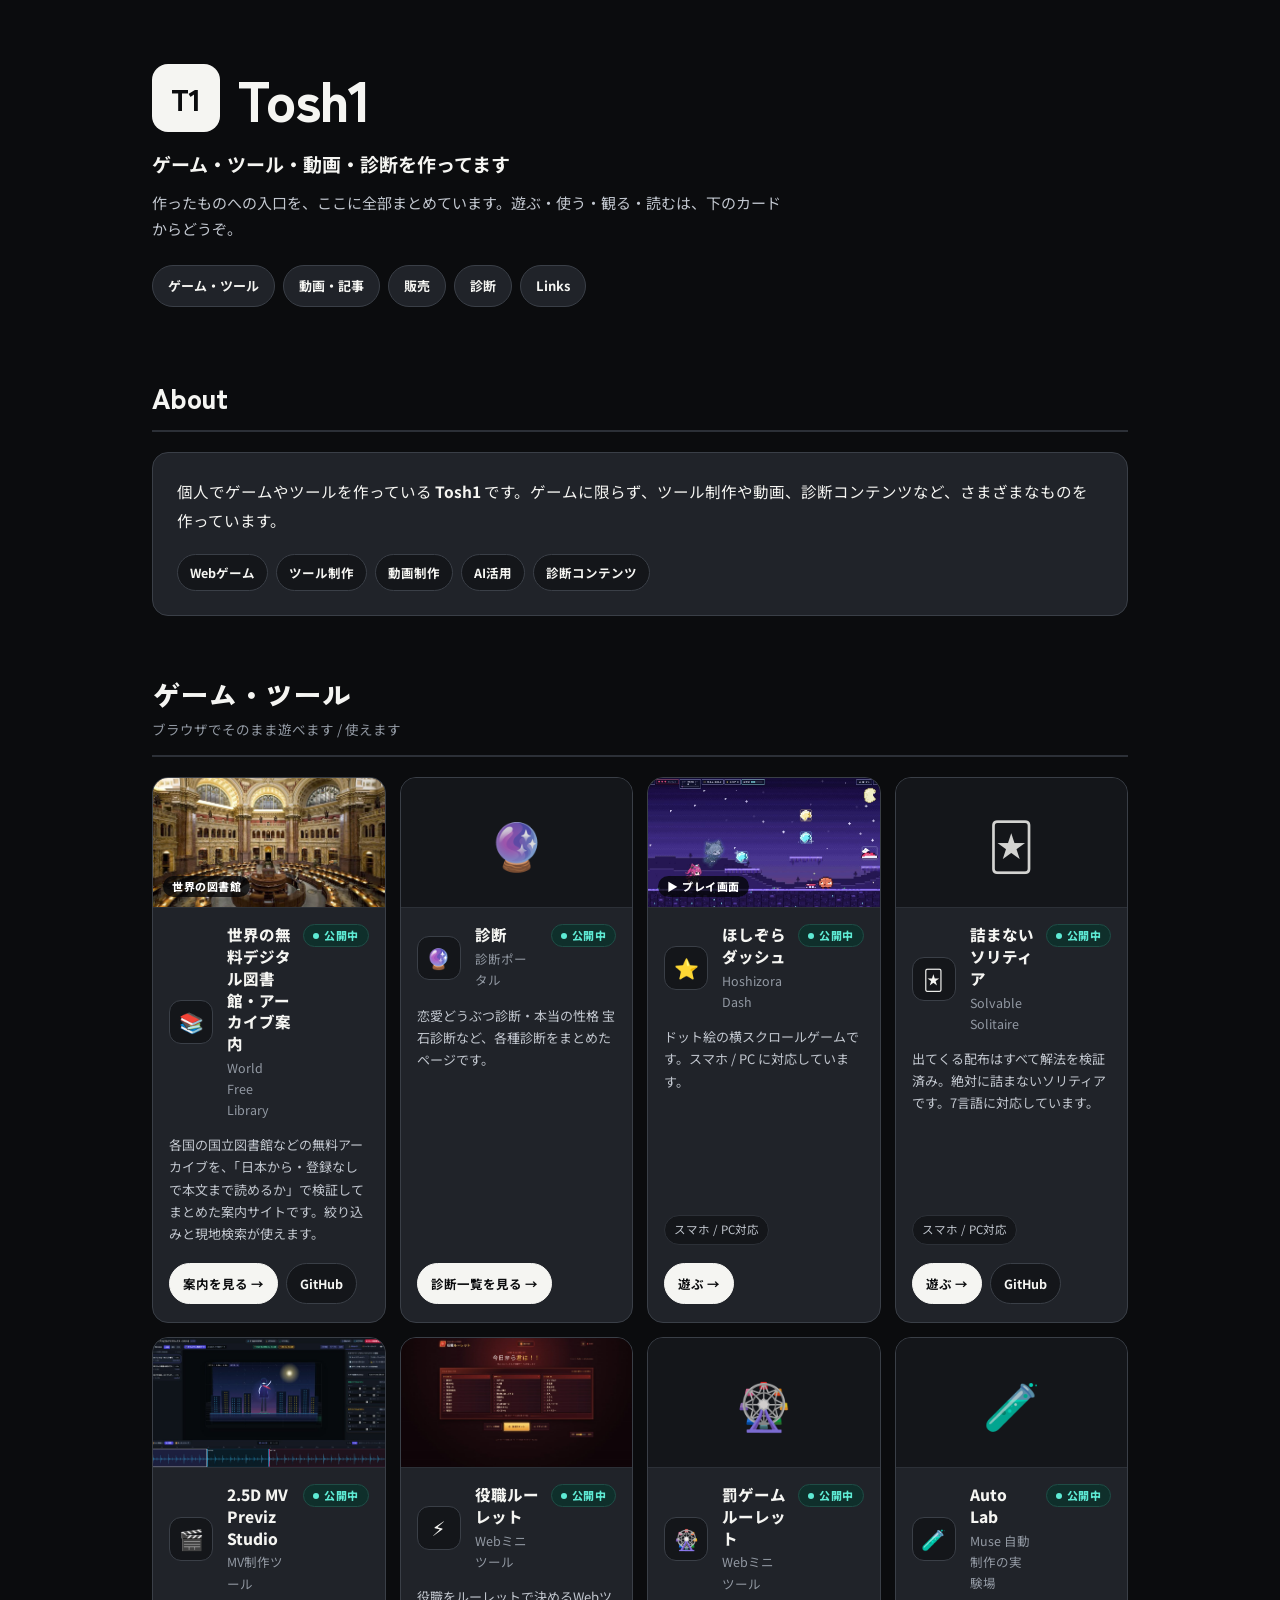
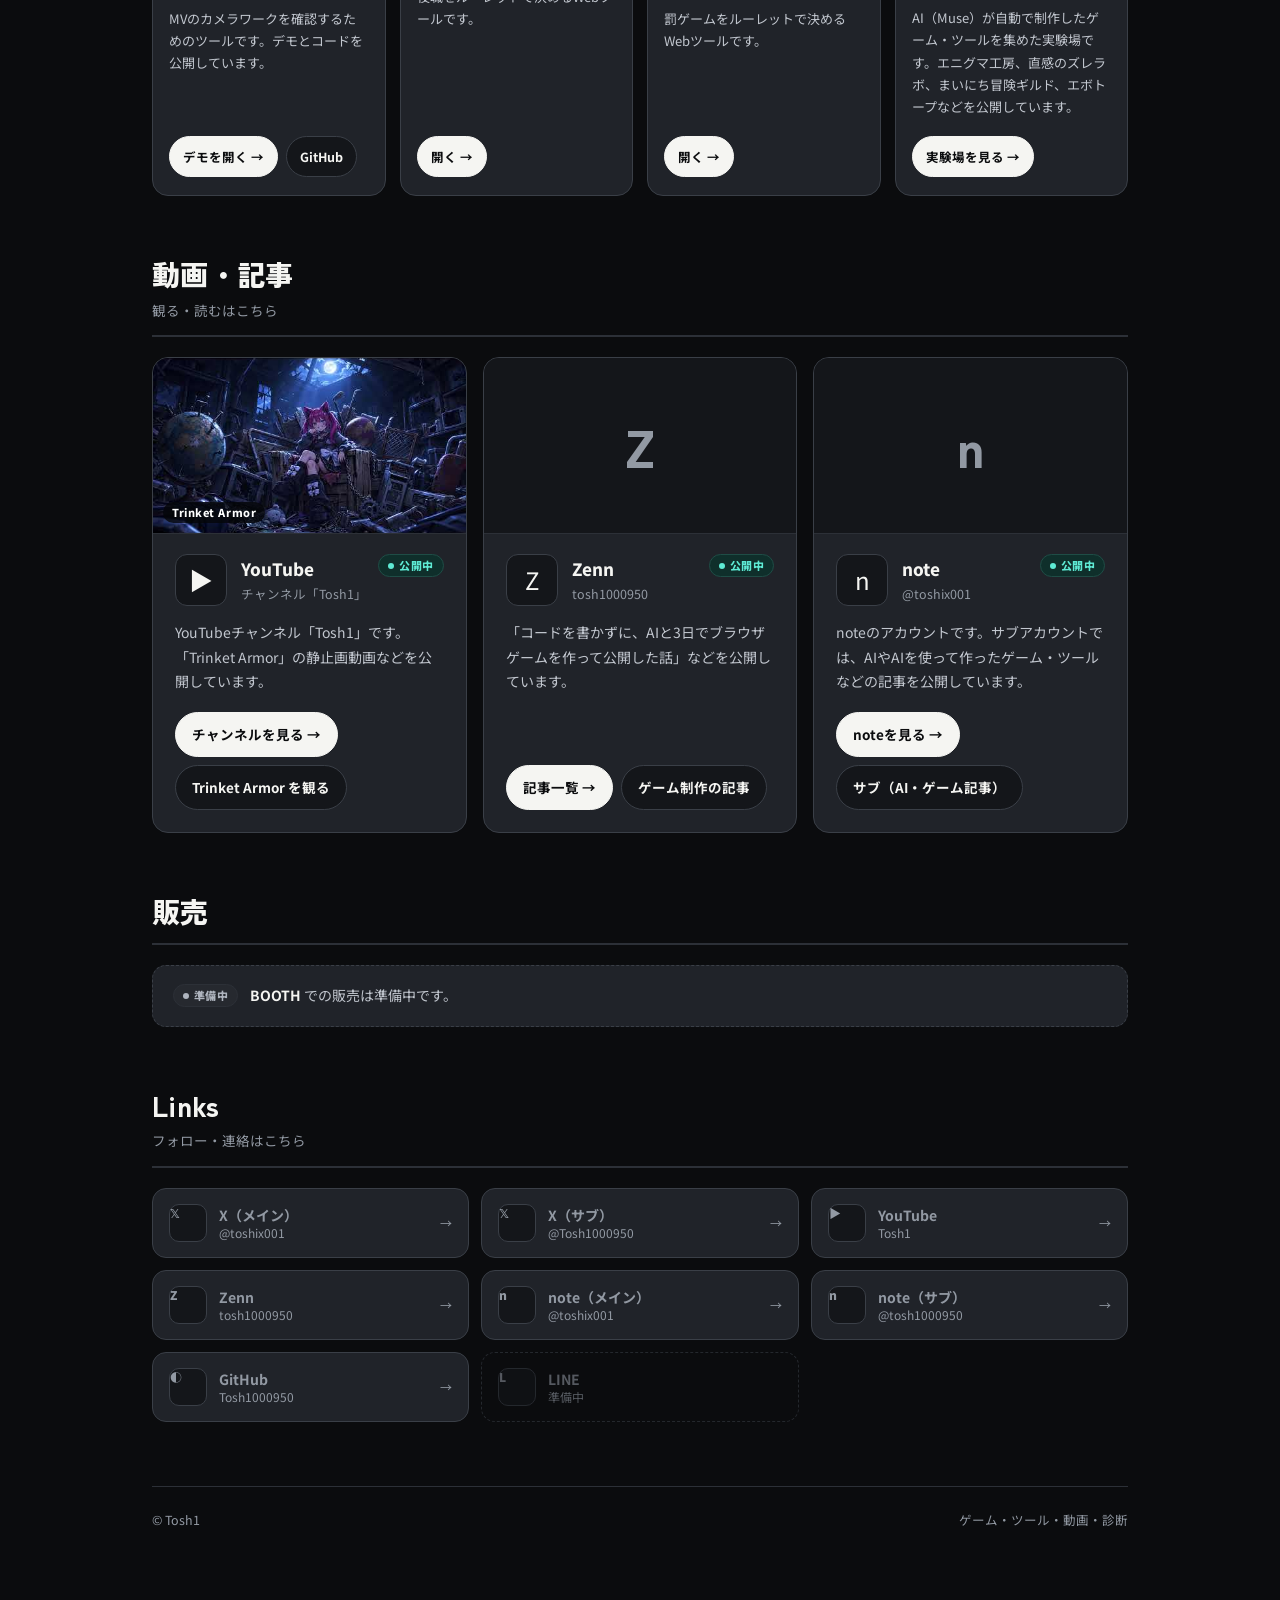
==== commit 0de210ef: "トップページにAuto Labカードとnoteサブへのリンクを追加" ====
--- a/index.html
+++ b/index.html
@@ -348,6 +348,28 @@
           </div>
         </div>
       </article>
+
+      <article class="card">
+        <div class="card-media card-media--ph" aria-hidden="true">
+          <span class="ph-emoji">🧪</span>
+        </div>
+        <div class="card-body">
+          <div class="card-head-row">
+            <div class="card-top">
+              <div class="icon" aria-hidden="true">🧪</div>
+              <div>
+                <h3>Auto Lab</h3>
+                <div class="sub">Muse 自動制作の実験場</div>
+              </div>
+            </div>
+            <span class="badge badge-live">公開中</span>
+          </div>
+          <p class="card-desc">AI（Muse）が自動で制作したゲーム・ツールを集めた実験場です。エニグマ工房、直感のズレラボ、まいにち冒険ギルド、エボトープなどを公開しています。</p>
+          <div class="card-actions">
+            <a class="btn btn-primary" href="https://tosh1000950.github.io/auto-lab/" target="_blank" rel="noopener">実験場を見る →</a>
+          </div>
+        </div>
+      </article>
     </div>
   </section>
 
@@ -420,9 +442,10 @@
             </div>
             <span class="badge badge-live">公開中</span>
           </div>
-          <p class="card-desc">noteのアカウントです。</p>
+          <p class="card-desc">noteのアカウントです。サブアカウントでは、AIやAIを使って作ったゲーム・ツールなどの記事を公開しています。</p>
           <div class="card-actions">
             <a class="btn btn-primary" href="https://note.com/toshix001" target="_blank" rel="noopener">noteを見る →</a>
+            <a class="btn btn-ghost" href="https://note.com/tosh1000950" target="_blank" rel="noopener">サブ（AI・ゲーム記事）</a>
           </div>
         </div>
       </article>
@@ -499,7 +522,12 @@
       </a>
       <a class="link-item" href="https://note.com/toshix001" target="_blank" rel="noopener">
         <span class="link-mark">n</span>
-        <span class="link-text"><b>note</b><span>@toshix001</span></span>
+        <span class="link-text"><b>note（メイン）</b><span>@toshix001</span></span>
+        <span class="link-arrow">→</span>
+      </a>
+      <a class="link-item" href="https://note.com/tosh1000950" target="_blank" rel="noopener">
+        <span class="link-mark">n</span>
+        <span class="link-text"><b>note（サブ）</b><span>@tosh1000950</span></span>
         <span class="link-arrow">→</span>
       </a>
       <a class="link-item" href="https://github.com/Tosh1000950" target="_blank" rel="noopener">
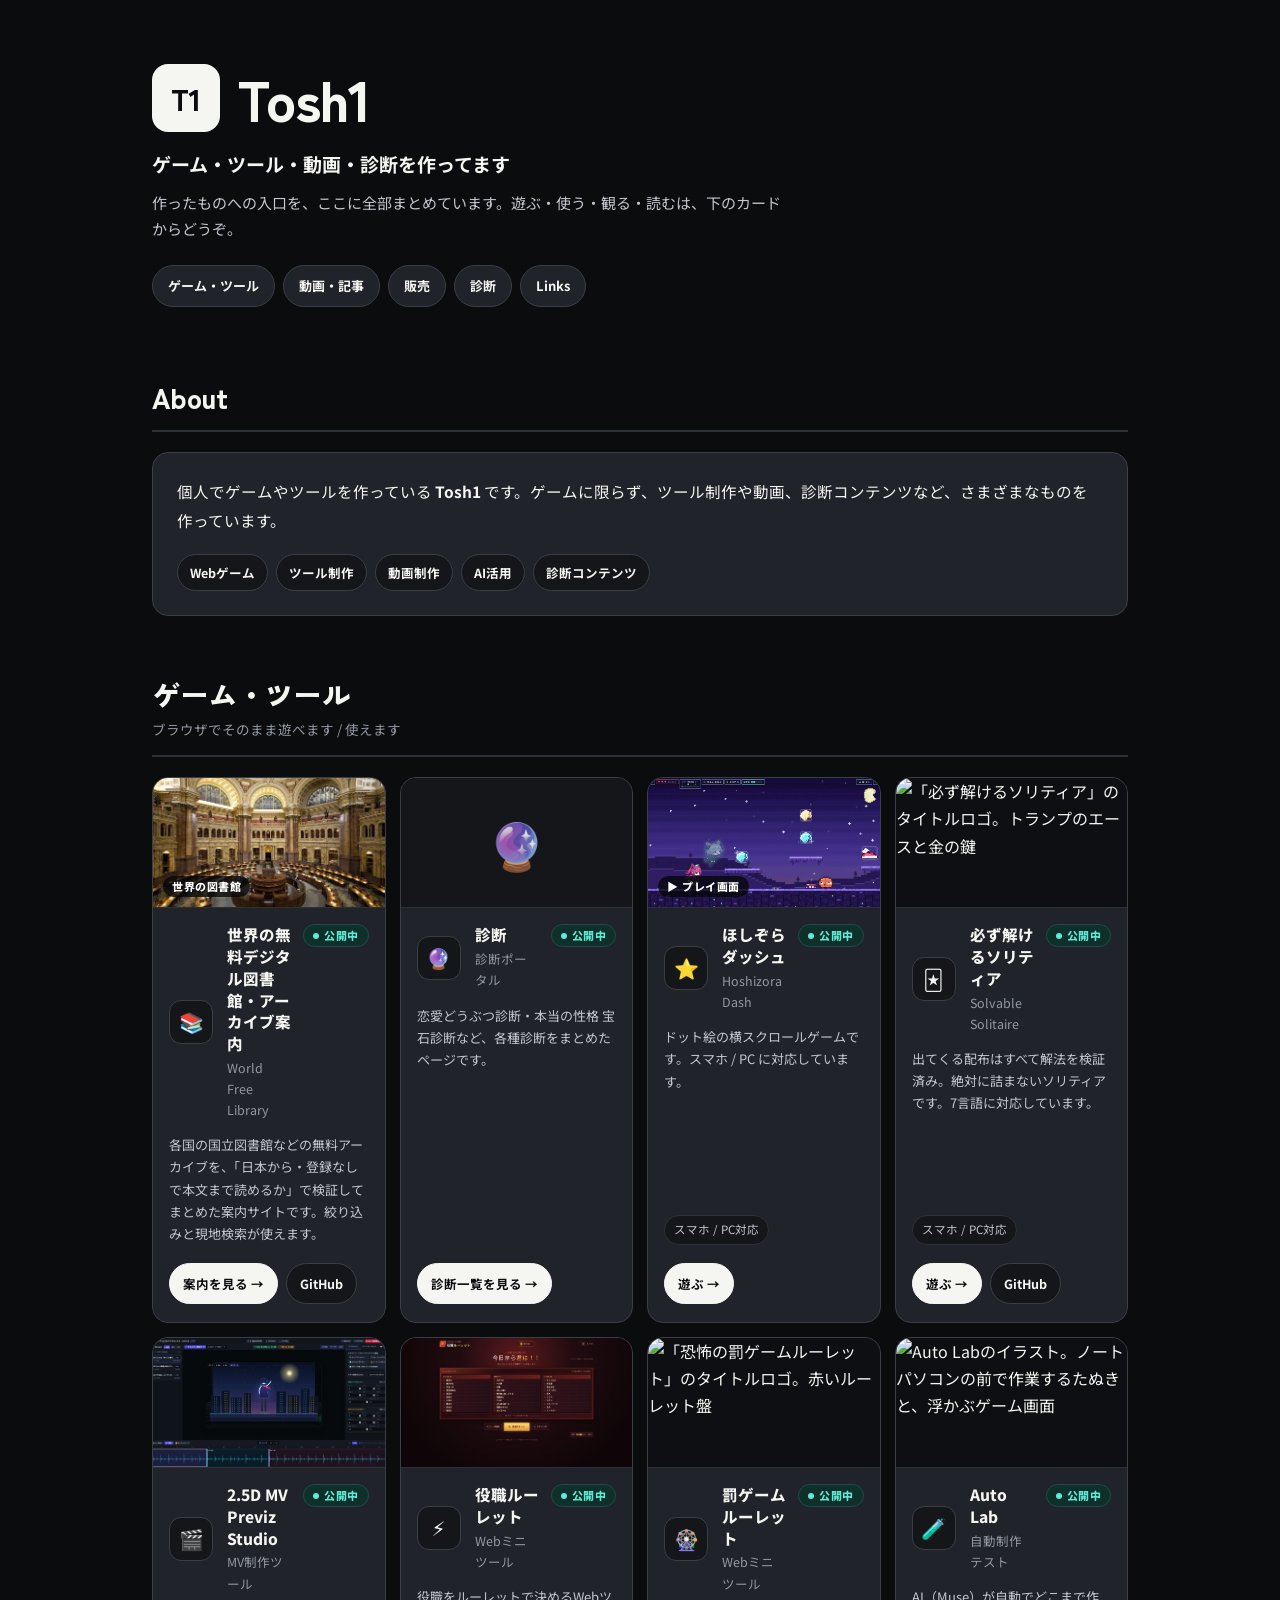
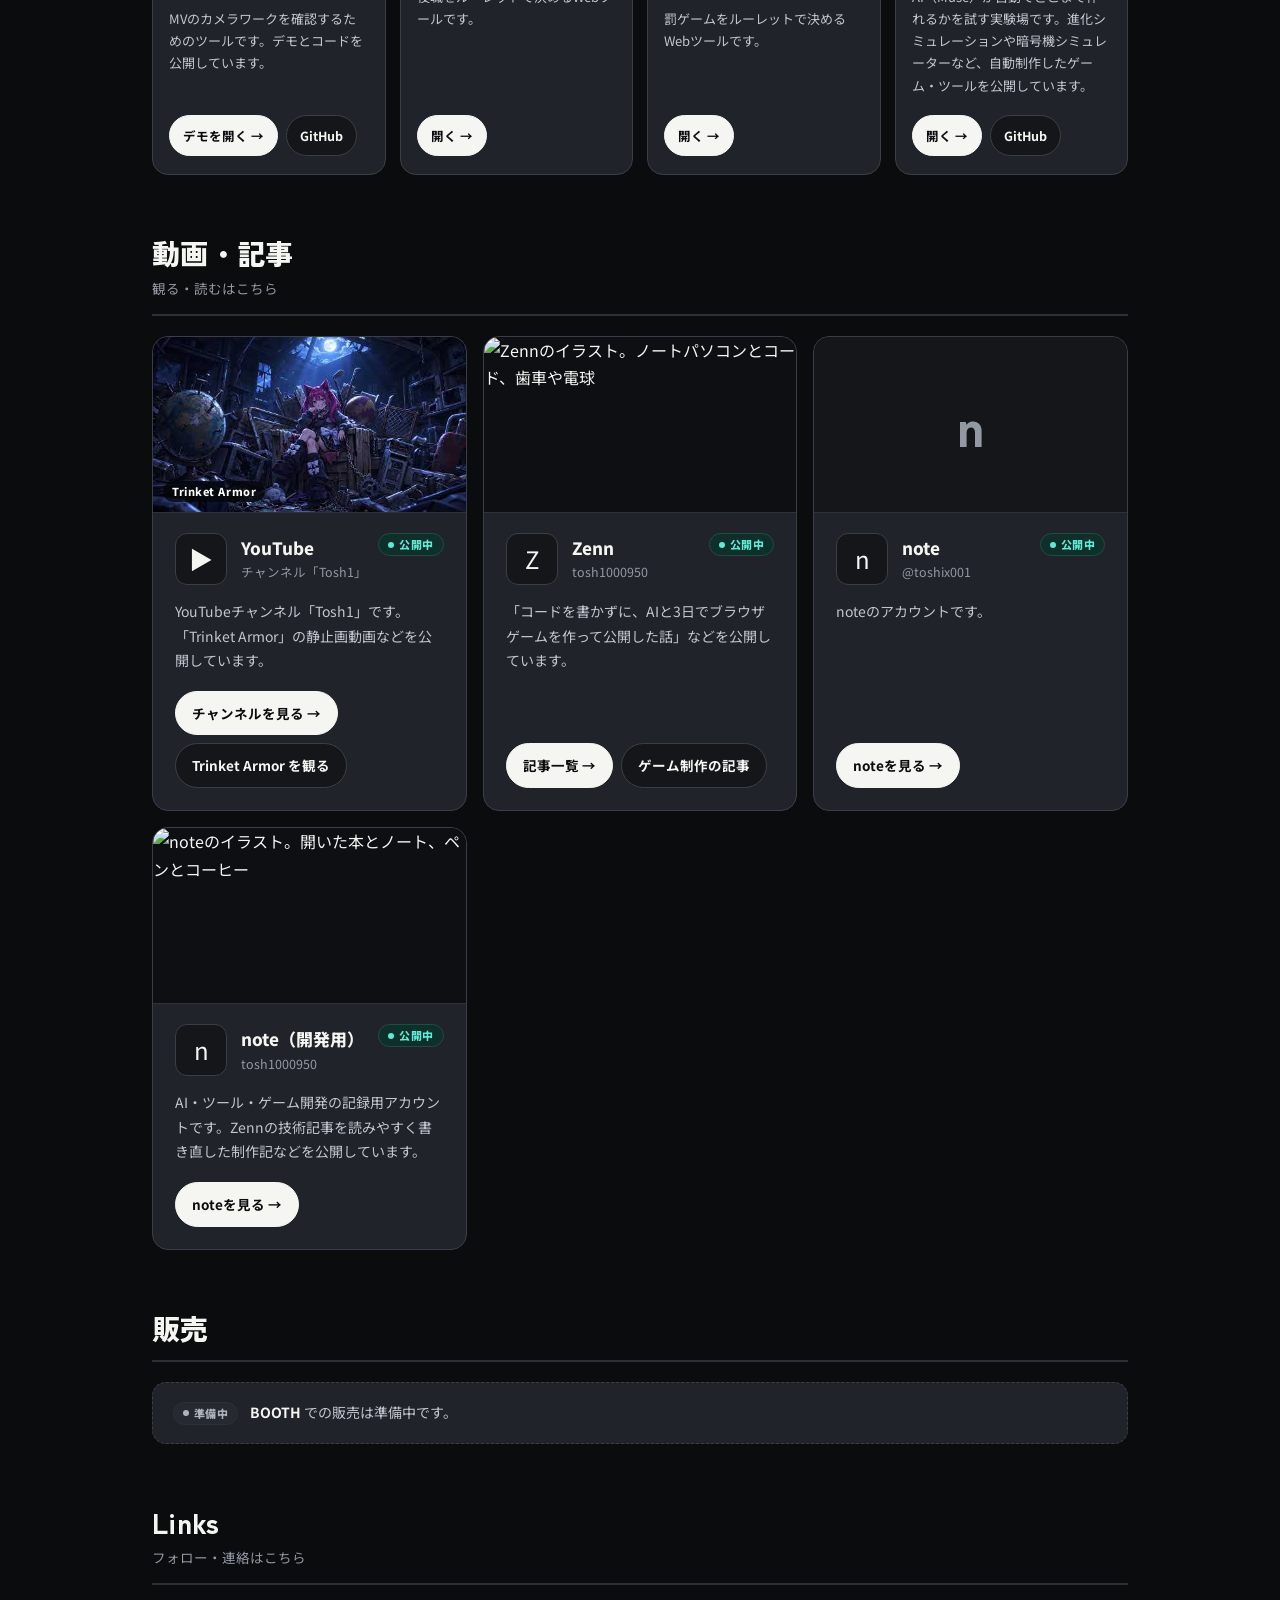
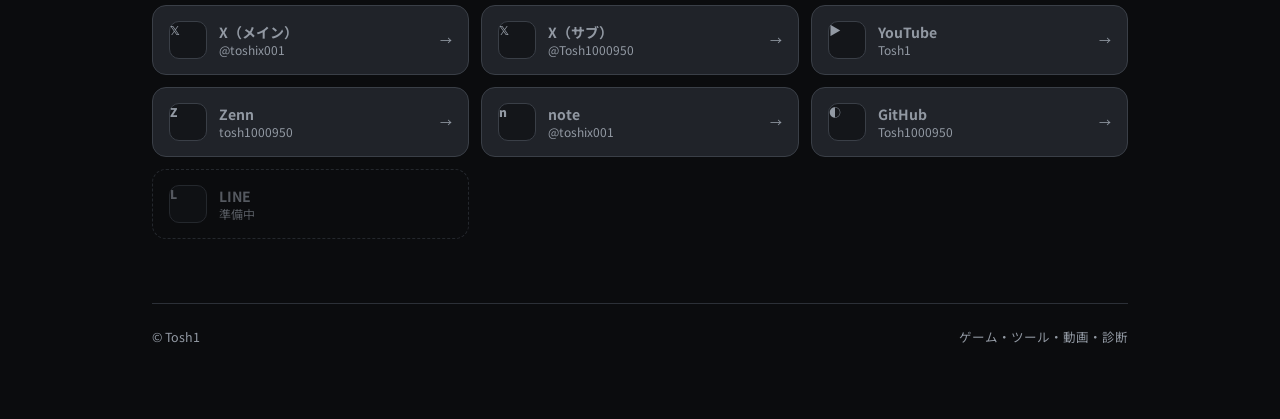
==== commit 64d9c87b: "Add card images (solitaire, batsu, Auto Lab, Zenn, note dev), rename solitaire card, add Auto Lab an" ====
--- a/index.html
+++ b/index.html
@@ -259,15 +259,15 @@
       </article>
 
       <article class="card">
-        <div class="card-media card-media--ph" aria-hidden="true">
-          <span class="ph-emoji">🃏</span>
+        <div class="card-media">
+          <img src="assets/solitaire_card.jpg" alt="「必ず解けるソリティア」のタイトルロゴ。トランプのエースと金の鍵" loading="lazy" width="1280" height="720">
         </div>
         <div class="card-body">
           <div class="card-head-row">
             <div class="card-top">
               <div class="icon" aria-hidden="true">🃏</div>
               <div>
-                <h3>詰まないソリティア</h3>
+                <h3>必ず解けるソリティア</h3>
                 <div class="sub">Solvable Solitaire</div>
               </div>
             </div>
@@ -328,8 +328,8 @@
       </article>
 
       <article class="card">
-        <div class="card-media card-media--ph" aria-hidden="true">
-          <span class="ph-emoji">🎡</span>
+        <div class="card-media">
+          <img src="assets/batsu_card.jpg" alt="「恐怖の罰ゲームルーレット」のタイトルロゴ。赤いルーレット盤" loading="lazy" width="1280" height="720">
         </div>
         <div class="card-body">
           <div class="card-head-row">
@@ -350,8 +350,8 @@
       </article>
 
       <article class="card">
-        <div class="card-media card-media--ph" aria-hidden="true">
-          <span class="ph-emoji">🧪</span>
+        <div class="card-media">
+          <img src="assets/autolab_card.jpg" alt="Auto Labのイラスト。ノートパソコンの前で作業するたぬきと、浮かぶゲーム画面" loading="lazy" width="1280" height="720">
         </div>
         <div class="card-body">
           <div class="card-head-row">
@@ -359,14 +359,15 @@
               <div class="icon" aria-hidden="true">🧪</div>
               <div>
                 <h3>Auto Lab</h3>
-                <div class="sub">Muse 自動制作の実験場</div>
-              </div>
-            </div>
-            <span class="badge badge-live">公開中</span>
-          </div>
-          <p class="card-desc">AI（Muse）が自動で制作したゲーム・ツールを集めた実験場です。エニグマ工房、直感のズレラボ、まいにち冒険ギルド、エボトープなどを公開しています。</p>
-          <div class="card-actions">
-            <a class="btn btn-primary" href="https://tosh1000950.github.io/auto-lab/" target="_blank" rel="noopener">実験場を見る →</a>
+                <div class="sub">自動制作テスト</div>
+              </div>
+            </div>
+            <span class="badge badge-live">公開中</span>
+          </div>
+          <p class="card-desc">AI（Muse）が自動でどこまで作れるかを試す実験場です。進化シミュレーションや暗号機シミュレーターなど、自動制作したゲーム・ツールを公開しています。</p>
+          <div class="card-actions">
+            <a class="btn btn-primary" href="https://tosh1000950.github.io/auto-lab/" target="_blank" rel="noopener">開く →</a>
+            <a class="btn btn-ghost" href="https://github.com/Tosh1000950/auto-lab" target="_blank" rel="noopener">GitHub</a>
           </div>
         </div>
       </article>
@@ -405,8 +406,8 @@
       </article>
 
       <article class="card">
-        <div class="card-media card-media--ph" aria-hidden="true">
-          <span class="ph-mark">Z</span>
+        <div class="card-media">
+          <img src="assets/zenn_card.jpg" alt="Zennのイラスト。ノートパソコンとコード、歯車や電球" loading="lazy" width="1280" height="720">
         </div>
         <div class="card-body">
           <div class="card-head-row">
@@ -442,10 +443,31 @@
             </div>
             <span class="badge badge-live">公開中</span>
           </div>
-          <p class="card-desc">noteのアカウントです。サブアカウントでは、AIやAIを使って作ったゲーム・ツールなどの記事を公開しています。</p>
+          <p class="card-desc">noteのアカウントです。</p>
           <div class="card-actions">
             <a class="btn btn-primary" href="https://note.com/toshix001" target="_blank" rel="noopener">noteを見る →</a>
-            <a class="btn btn-ghost" href="https://note.com/tosh1000950" target="_blank" rel="noopener">サブ（AI・ゲーム記事）</a>
+          </div>
+        </div>
+      </article>
+
+      <article class="card">
+        <div class="card-media">
+          <img src="assets/note_card.jpg" alt="noteのイラスト。開いた本とノート、ペンとコーヒー" loading="lazy" width="1280" height="720">
+        </div>
+        <div class="card-body">
+          <div class="card-head-row">
+            <div class="card-top">
+              <div class="icon" aria-hidden="true">n</div>
+              <div>
+                <h3>note（開発用）</h3>
+                <div class="sub">tosh1000950</div>
+              </div>
+            </div>
+            <span class="badge badge-live">公開中</span>
+          </div>
+          <p class="card-desc">AI・ツール・ゲーム開発の記録用アカウントです。Zennの技術記事を読みやすく書き直した制作記などを公開しています。</p>
+          <div class="card-actions">
+            <a class="btn btn-primary" href="https://note.com/tosh1000950" target="_blank" rel="noopener">noteを見る →</a>
           </div>
         </div>
       </article>
@@ -522,12 +544,7 @@
       </a>
       <a class="link-item" href="https://note.com/toshix001" target="_blank" rel="noopener">
         <span class="link-mark">n</span>
-        <span class="link-text"><b>note（メイン）</b><span>@toshix001</span></span>
-        <span class="link-arrow">→</span>
-      </a>
-      <a class="link-item" href="https://note.com/tosh1000950" target="_blank" rel="noopener">
-        <span class="link-mark">n</span>
-        <span class="link-text"><b>note（サブ）</b><span>@tosh1000950</span></span>
+        <span class="link-text"><b>note</b><span>@toshix001</span></span>
         <span class="link-arrow">→</span>
       </a>
       <a class="link-item" href="https://github.com/Tosh1000950" target="_blank" rel="noopener">
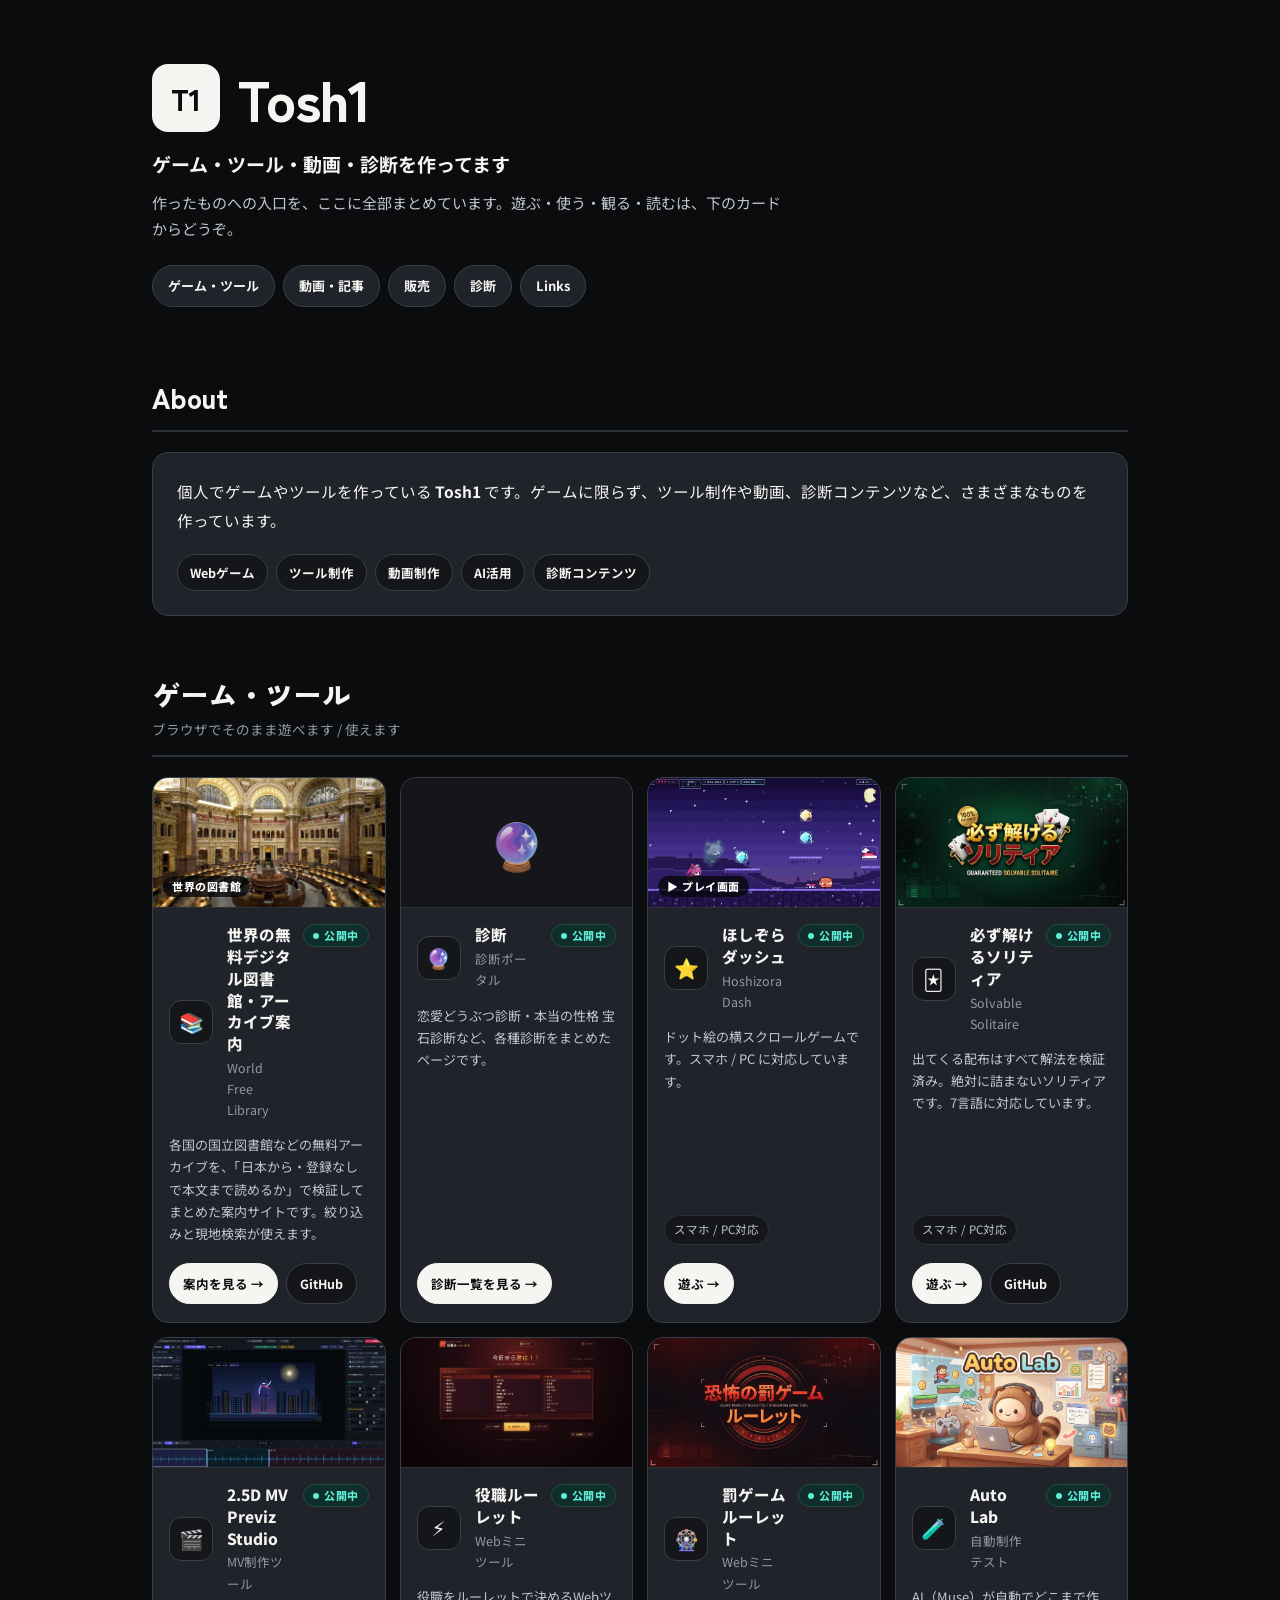
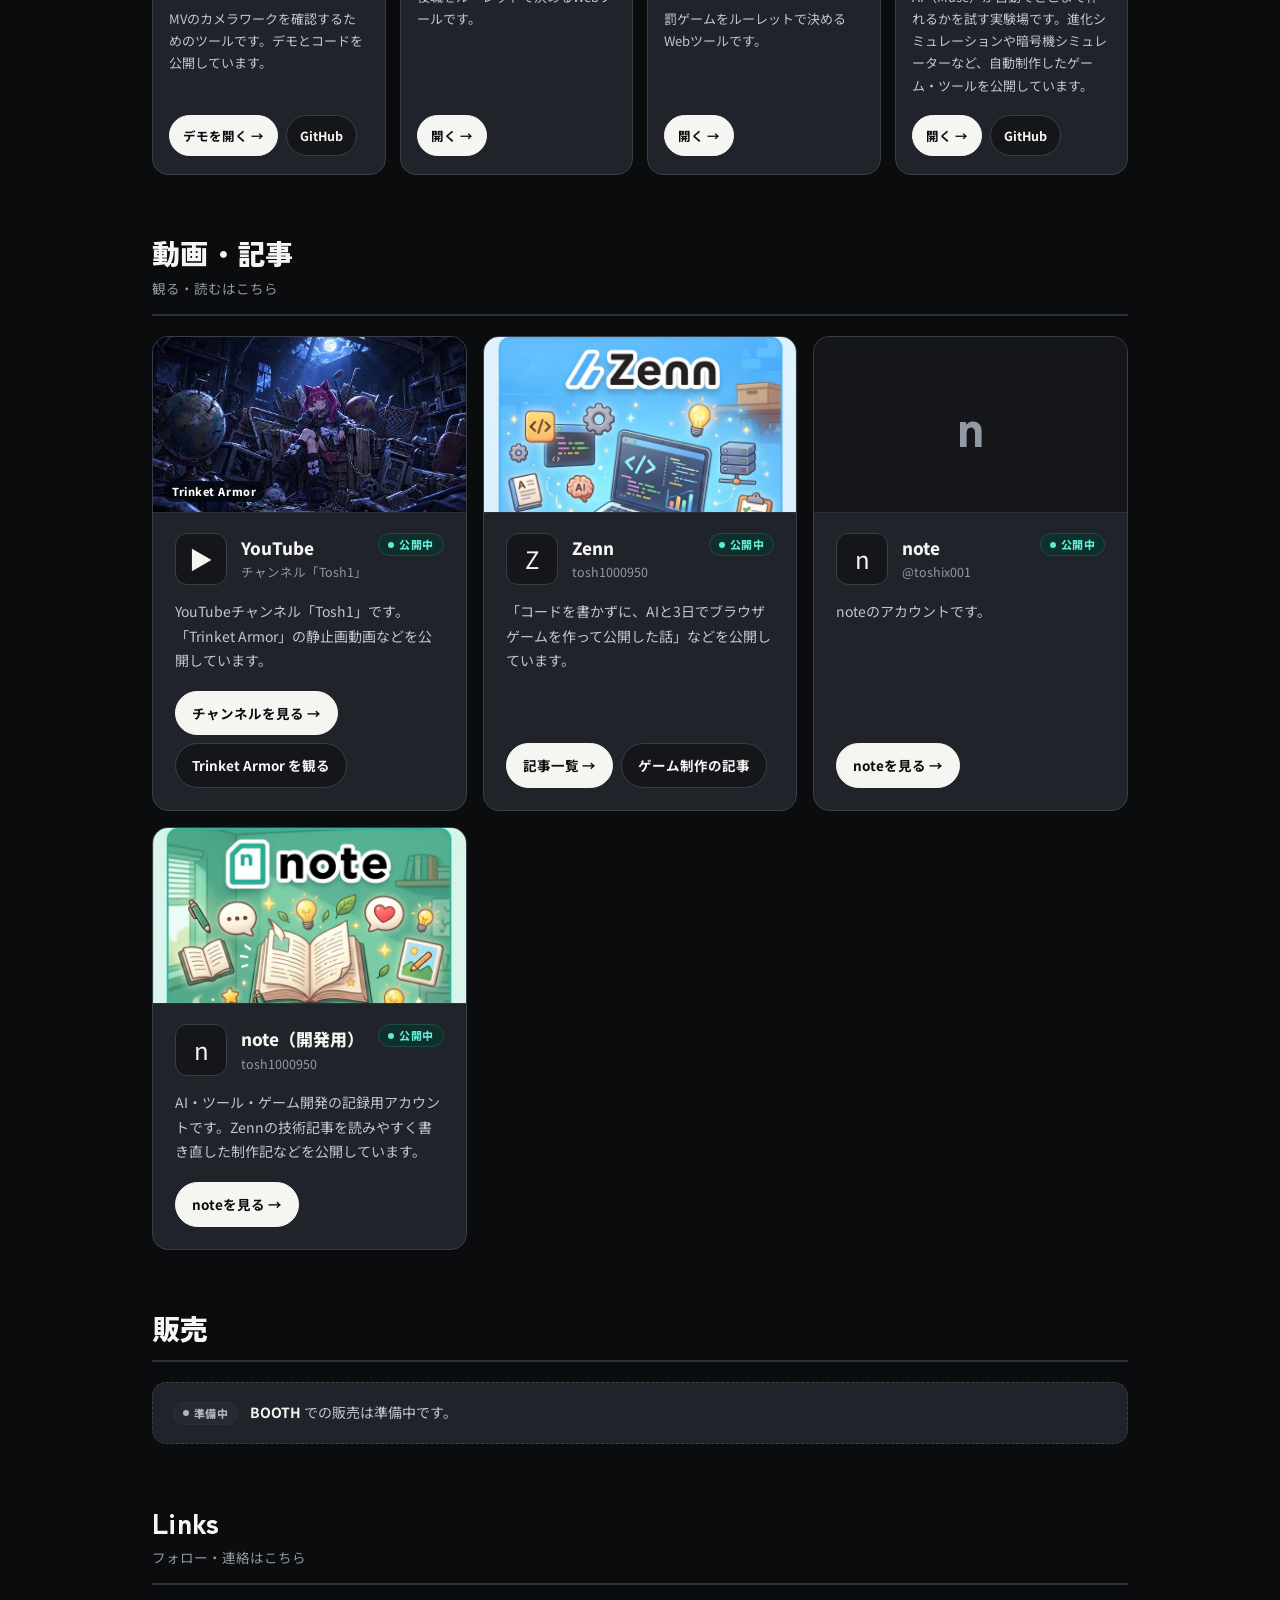
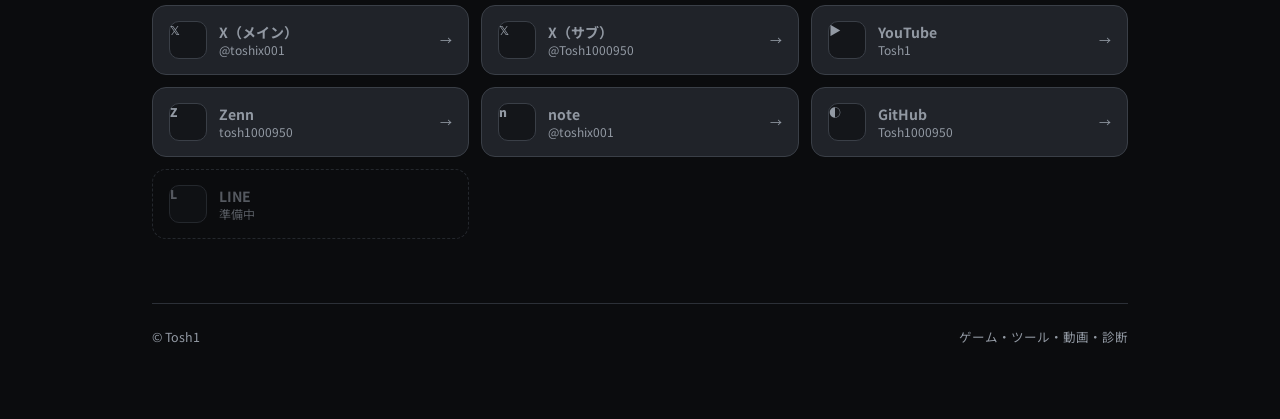
==== commit 350936b1: "Add GA4 analytics tag (G-ZY9E6YLPBM)" ====
--- a/index.html
+++ b/index.html
@@ -1,6 +1,15 @@
 <!doctype html>
 <html lang="ja">
 <head>
+<!-- Google tag (gtag.js) -->
+<script async src="https://www.googletagmanager.com/gtag/js?id=G-ZY9E6YLPBM"></script>
+<script>
+window.dataLayer = window.dataLayer || [];
+function gtag(){ dataLayer.push(arguments); }
+gtag('js', new Date());
+gtag('config', 'G-ZY9E6YLPBM');
+</script>
+
 <meta charset="utf-8">
 <meta name="viewport" content="width=device-width, initial-scale=1, viewport-fit=cover">
 <meta name="color-scheme" content="dark">
